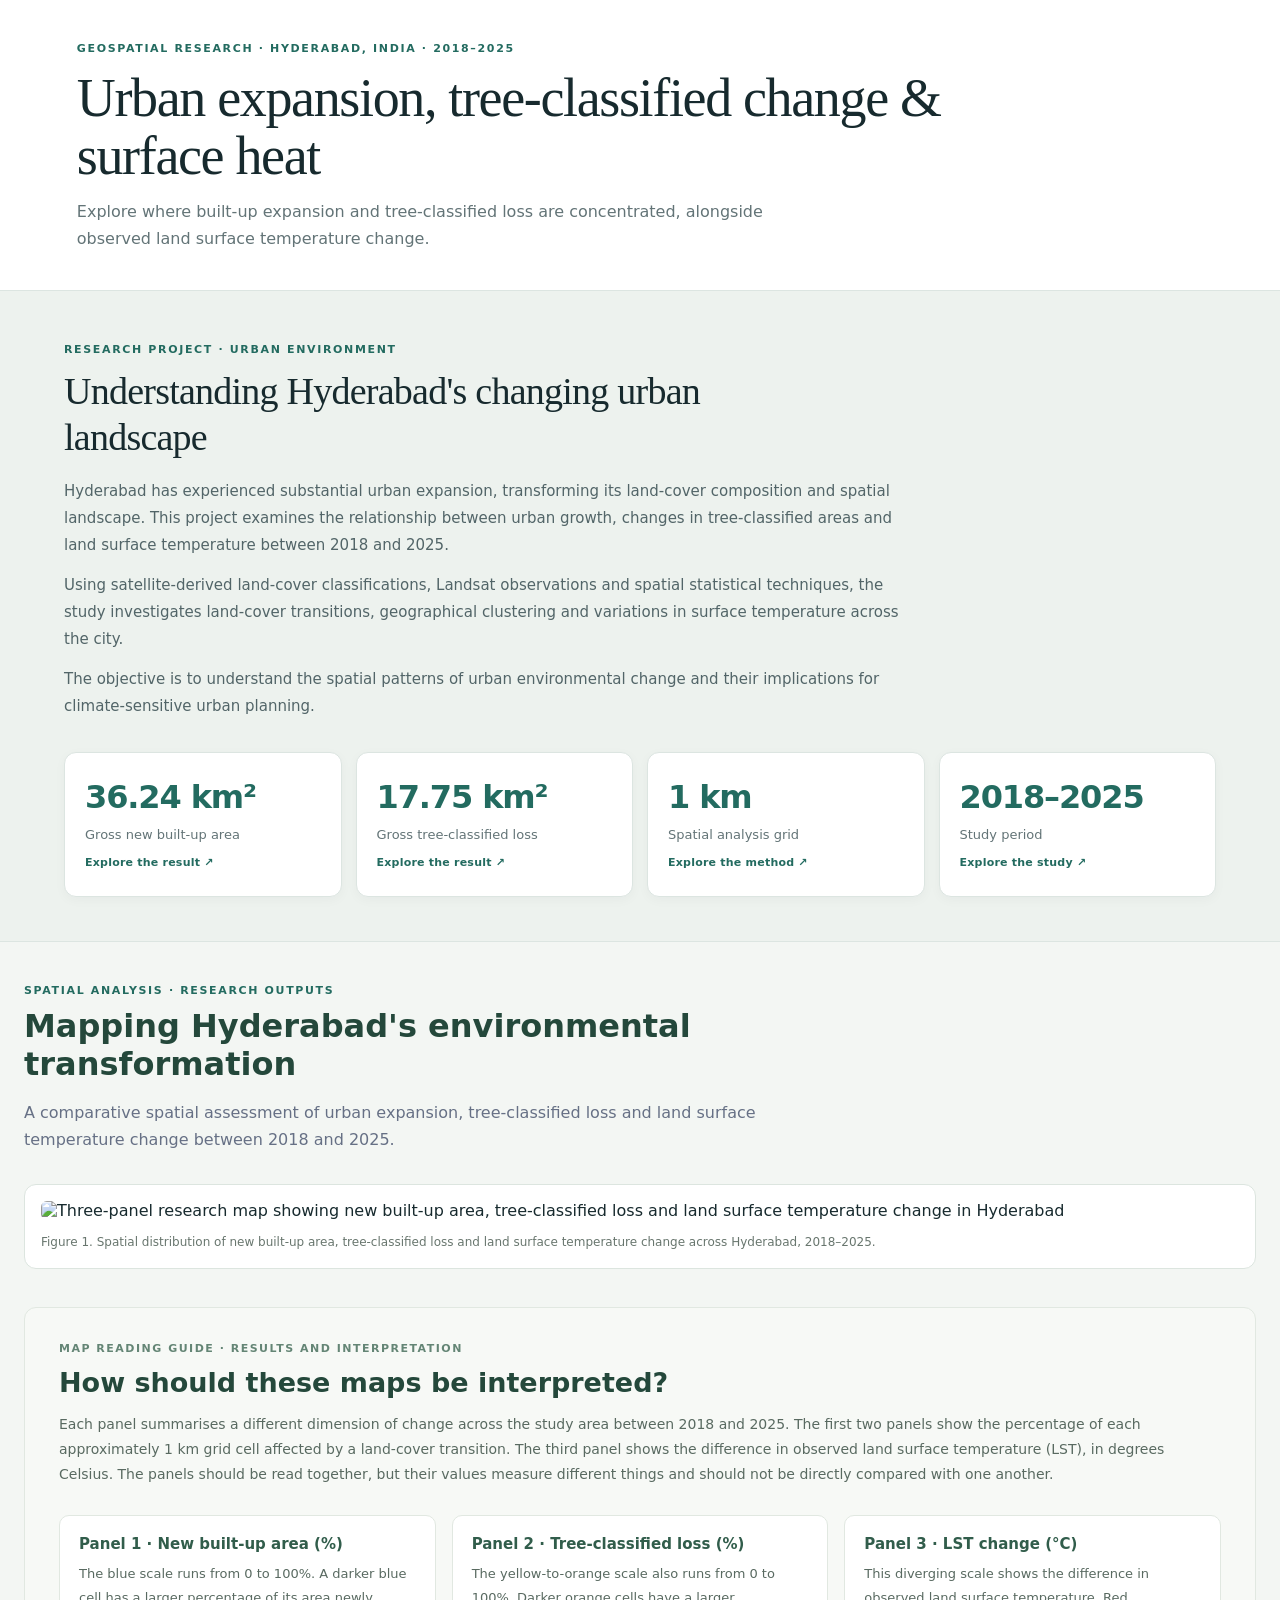
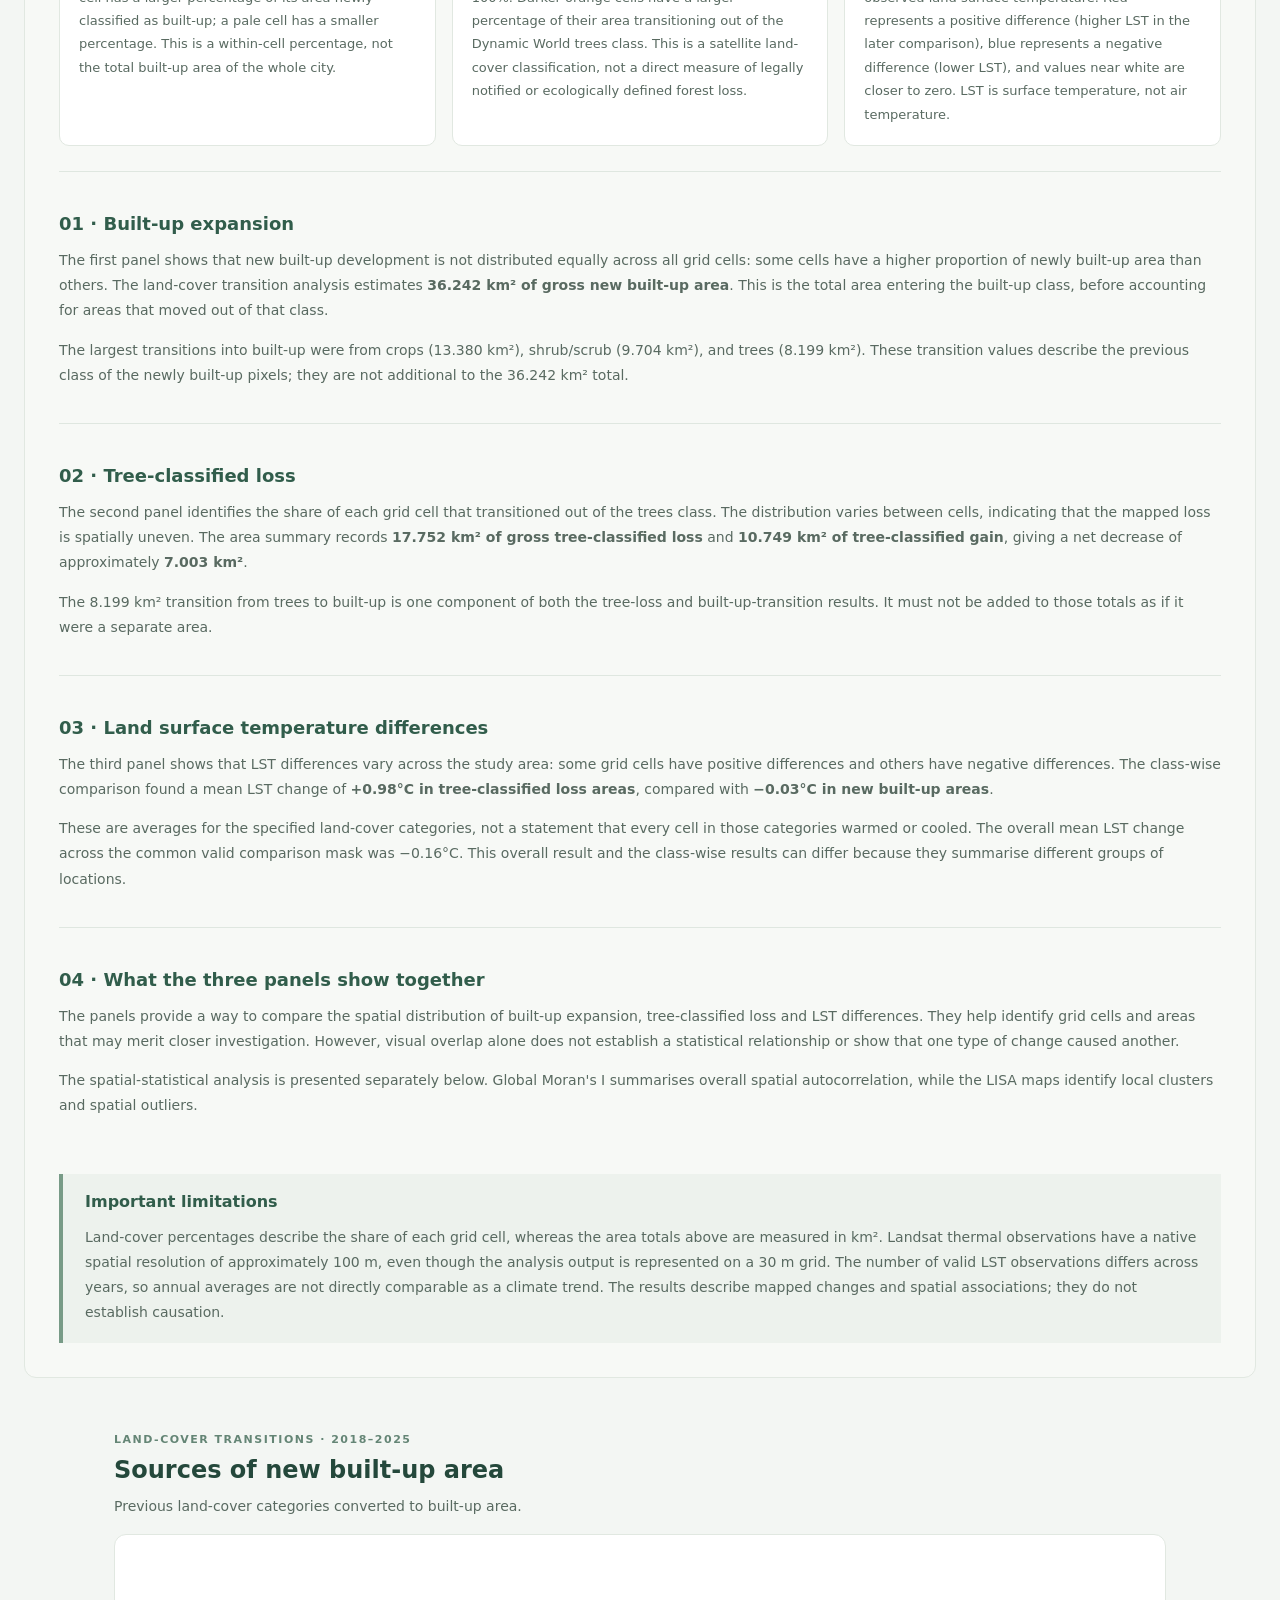
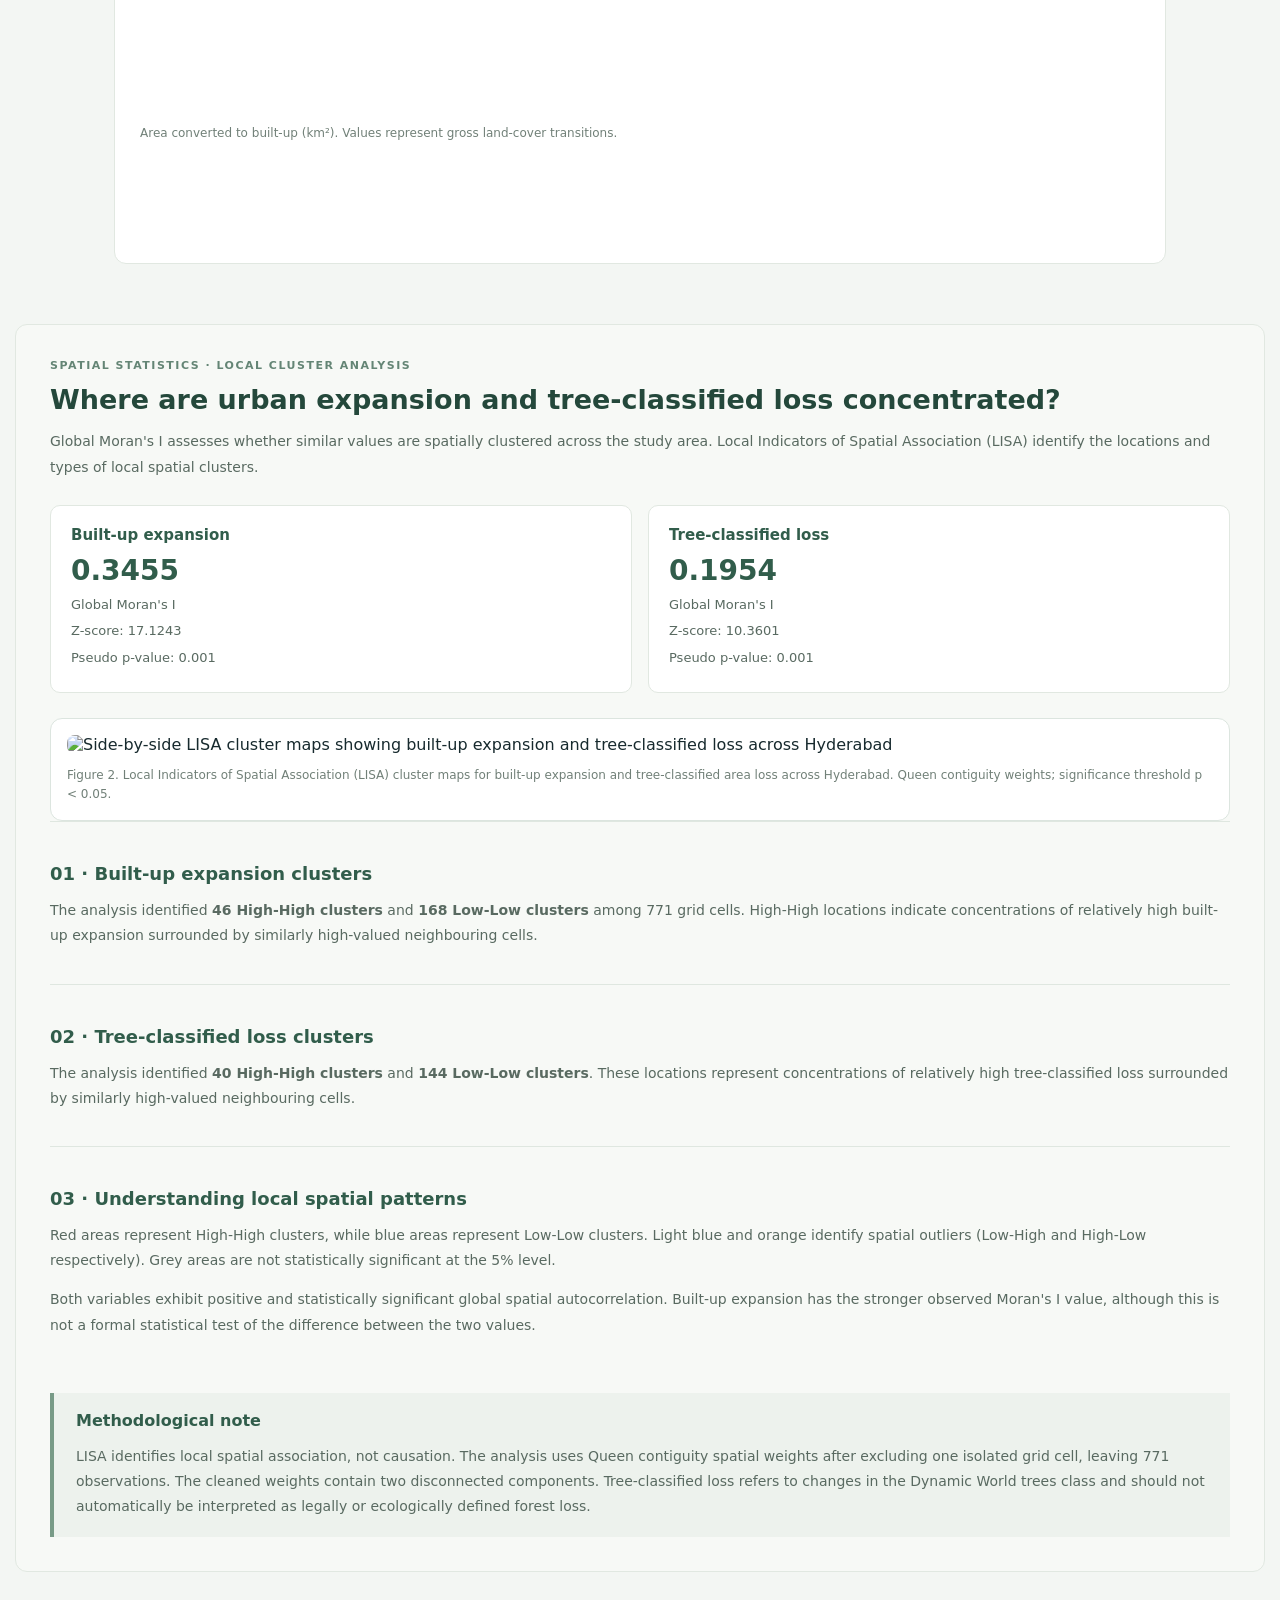
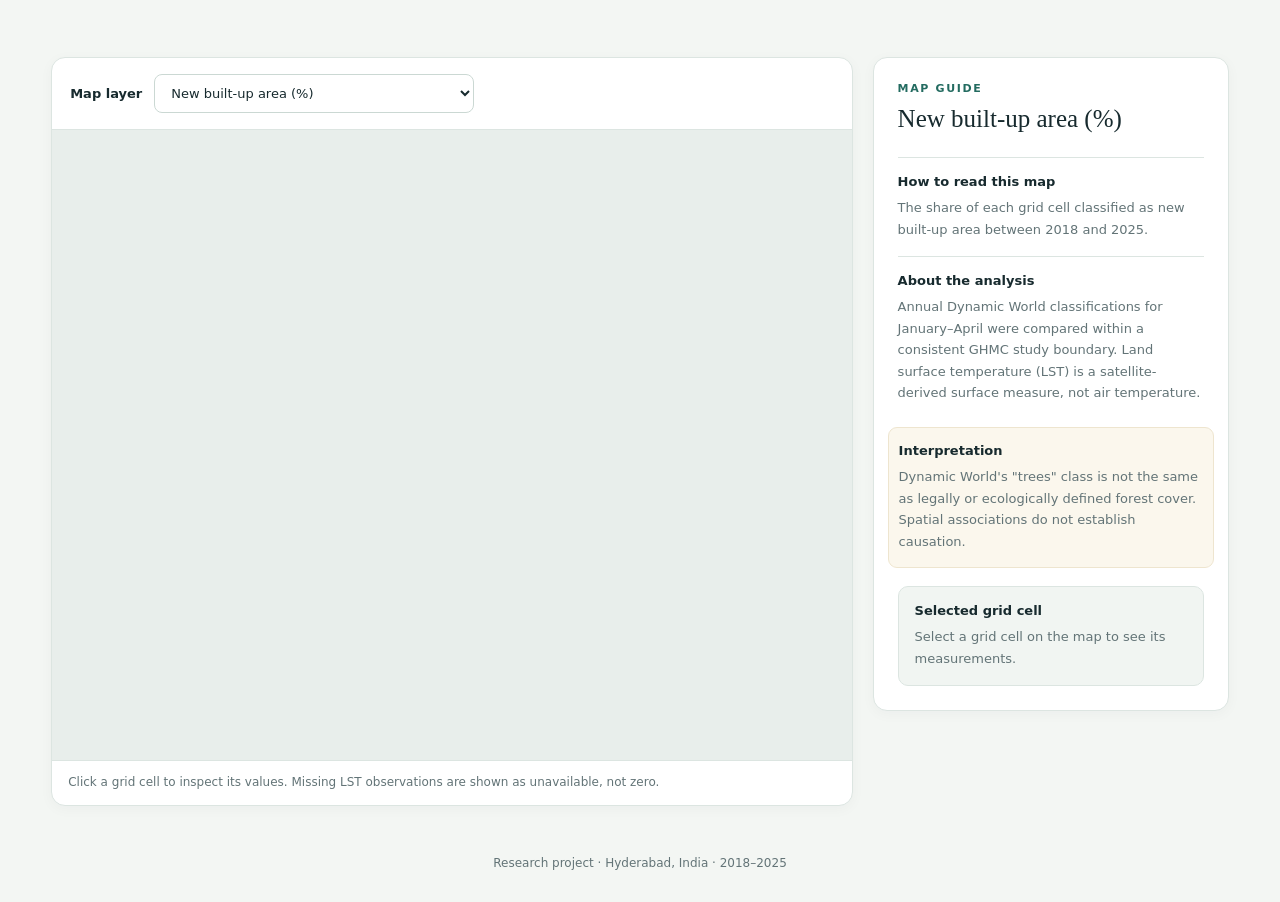
==== index.html @ 0cea9d7a "Update index.html" ====
<!doctype html>
<html lang="en">
<head>
  <meta charset="utf-8">
  <meta name="viewport" content="width=device-width, initial-scale=1">

  <title>Hyderabad | Urban Expansion, Tree-Classified Loss & Surface Heat</title>

  <link rel="stylesheet" href="https://unpkg.com/leaflet@1.9.4/dist/leaflet.css">
  <link rel="stylesheet" href="style.css">

  <style>
    .map-interpretation {
      max-width: 1250px;
      margin: 38px auto 55px;
      padding: 34px;
      background: #f7f9f6;
      border: 1px solid #e1e8e1;
      border-radius: 12px;
    }

    .map-interpretation .eyebrow {
      color: #648575;
      font-size: 11px;
      font-weight: 700;
      letter-spacing: 1.5px;
    }

    .map-interpretation h2 {
      color: #24483b;
      font-size: 27px;
      margin: 12px 0;
    }

    .map-interpretation p {
      color: #596a61;
      font-size: 14px;
      line-height: 1.8;
    }

    .interpretation-intro {
      margin-bottom: 28px;
    }

    .interpretation-item {
      padding: 23px 0;
      border-top: 1px solid #dfe7e0;
    }

    .interpretation-item h3 {
      color: #315d4b;
      font-size: 18px;
      margin-bottom: 10px;
    }

    .interpretation-item p {
      margin-bottom: 12px;
    }

    .map-caution {
      background: #edf2ed;
      border-left: 4px solid #789b87;
      padding: 18px 22px;
      margin-top: 20px;
    }

    .map-caution strong {
      color: #315d4b;
    }

    .map-caution p {
      margin-bottom: 0;
    }

    .map-legend-explanation {
      display: grid;
      grid-template-columns: repeat(auto-fit, minmax(220px, 1fr));
      gap: 16px;
      margin: 25px 0;
    }

    .legend-explanation-card {
      background: #fff;
      border: 1px solid #e1e8e1;
      border-radius: 10px;
      padding: 19px;
    }

    .legend-explanation-card h4 {
      color: #315d4b;
      font-size: 15px;
      margin: 0 0 9px;
    }

    .legend-explanation-card p {
      margin: 0;
      font-size: 13px;
    }

    .transition-section {
      max-width: 1100px;
      margin: 45px auto 60px;
      padding: 0 24px;
    }

    .transition-heading {
      margin-bottom: 20px;
    }

    .transition-heading .eyebrow {
      color: #648575;
      font-size: 11px;
      font-weight: 700;
      letter-spacing: 1.5px;
    }

    .transition-heading h2 {
      color: #24483b;
      margin: 10px 0;
    }

    .transition-heading p {
      color: #596a61;
      font-size: 14px;
    }

    .transition-chart-card {
      background: #fff;
      border: 1px solid #e1e8e1;
      border-radius: 12px;
      padding: 25px;
      height: 330px;
    }

    .transition-chart-card canvas {
      max-height: 260px;
    }

    .chart-caption {
      color: #718078;
      font-size: 12px;
      margin-top: 12px;
    }

    .lisa-section {
      max-width: 1250px;
      margin: 38px auto 55px;
      padding: 34px;
      background: #f7f9f6;
      border: 1px solid #e1e8e1;
      border-radius: 12px;
    }

    .lisa-section .eyebrow {
      color: #648575;
      font-size: 11px;
      font-weight: 700;
      letter-spacing: 1.5px;
    }

    .lisa-section h2 {
      color: #24483b;
      font-size: 27px;
      margin: 12px 0;
    }

    .lisa-section p {
      color: #596a61;
      font-size: 14px;
      line-height: 1.8;
    }

    .lisa-stat-grid {
      display: grid;
      grid-template-columns: repeat(auto-fit, minmax(220px, 1fr));
      gap: 16px;
      margin: 25px 0;
    }

    .lisa-stat-card {
      background: #fff;
      border: 1px solid #e1e8e1;
      border-radius: 10px;
      padding: 20px;
    }

    .lisa-stat-card h3 {
      color: #315d4b;
      font-size: 15px;
      margin: 0 0 10px;
    }

    .lisa-stat-card strong {
      display: block;
      color: #315d4b;
      font-size: 28px;
      margin-bottom: 6px;
    }

    .lisa-stat-card p {
      margin: 3px 0;
      font-size: 13px;
    }

    .lisa-figure img {
      display: block;
      width: 100%;
      height: auto;
      border-radius: 8px;
    }

    .lisa-figure figcaption {
      color: #718078;
      font-size: 12px;
      line-height: 1.6;
      margin-top: 12px;
    }

    @media(max-width: 600px) {
      .map-interpretation,
      .lisa-section {
        padding: 20px;
        margin: 25px 12px 40px;
      }

      .map-interpretation h2,
      .lisa-section h2 {
        font-size: 23px;
      }

      .interpretation-item h3 {
        font-size: 16px;
      }

      .transition-chart-card {
        padding: 15px;
      }
    }
  </style>
</head>

<body>

  <!-- HEADER -->

  <header class="site-header">
    <div class="eyebrow">
      GEOSPATIAL RESEARCH · HYDERABAD, INDIA · 2018–2025
    </div>

    <h1>Urban expansion, tree-classified change & surface heat</h1>

    <p>
      Explore where built-up expansion and tree-classified loss are concentrated,
      alongside observed land surface temperature change.
    </p>
  </header>


  <!-- PROJECT INTRODUCTION -->

  <section class="project-intro">
    <div class="intro-content">

      <div class="eyebrow">RESEARCH PROJECT · URBAN ENVIRONMENT</div>

      <h2>Understanding Hyderabad's changing urban landscape</h2>

      <p>
        Hyderabad has experienced substantial urban expansion,
        transforming its land-cover composition and spatial landscape.
        This project examines the relationship between urban growth,
        changes in tree-classified areas and land surface temperature
        between 2018 and 2025.
      </p>

      <p>
        Using satellite-derived land-cover classifications,
        Landsat observations and spatial statistical techniques,
        the study investigates land-cover transitions,
        geographical clustering and variations in surface temperature
        across the city.
      </p>

      <p>
        The objective is to understand the spatial patterns of
        urban environmental change and their implications for
        climate-sensitive urban planning.
      </p>
    </div>


    <!-- RESEARCH METRICS -->

    <div class="research-metrics">

      <button class="metric" type="button" data-metric="builtup">
        <strong>36.24 km²</strong>
        <span>Gross new built-up area</span>
        <small>Explore the result ↗</small>
      </button>

      <button class="metric" type="button" data-metric="trees">
        <strong>17.75 km²</strong>
        <span>Gross tree-classified loss</span>
        <small>Explore the result ↗</small>
      </button>

      <button class="metric" type="button" data-metric="grid">
        <strong>1 km</strong>
        <span>Spatial analysis grid</span>
        <small>Explore the method ↗</small>
      </button>

      <button class="metric" type="button" data-metric="period">
        <strong>2018–2025</strong>
        <span>Study period</span>
        <small>Explore the study ↗</small>
      </button>

    </div>


    <!-- METRIC DETAIL PANEL -->

    <div id="metric-detail" class="metric-detail" hidden>
      <button id="close-metric" type="button" aria-label="Close details">
        ×
      </button>

      <div id="metric-detail-content"></div>
    </div>

  </section>


  <!-- RESEARCH MAP -->

  <section class="research-gallery">

    <div class="section-heading">
      <div class="eyebrow">
        SPATIAL ANALYSIS · RESEARCH OUTPUTS
      </div>

      <h2>Mapping Hyderabad's environmental transformation</h2>

      <p>
        A comparative spatial assessment of urban expansion,
        tree-classified loss and land surface temperature change
        between 2018 and 2025.
      </p>
    </div>


    <figure class="research-figure">
      <img
        src="https://raw.githubusercontent.com/kanchisinghal-git/hyderabad-urban-expansion-heat/main/Hyderabad_Final_Research_Maps.png"
        alt="Three-panel research map showing new built-up area, tree-classified loss and land surface temperature change in Hyderabad"
        loading="eager"
        decoding="async"
        style="display:block; width:100%; height:auto; max-width:100%;"
      >

      <figcaption>
        Figure 1. Spatial distribution of new built-up area,
        tree-classified loss and land surface temperature change
        across Hyderabad, 2018–2025.
      </figcaption>
    </figure>


    <!-- WRITTEN MAP INTERPRETATION -->

    <div class="map-interpretation">

      <div class="eyebrow">
        MAP READING GUIDE · RESULTS AND INTERPRETATION
      </div>

      <h2>How should these maps be interpreted?</h2>

      <p class="interpretation-intro">
        Each panel summarises a different dimension of change across the study
        area between 2018 and 2025. The first two panels show the percentage
        of each approximately 1 km grid cell affected by a land-cover
        transition. The third panel shows the difference in observed land
        surface temperature (LST), in degrees Celsius. The panels should be
        read together, but their values measure different things and should
        not be directly compared with one another.
      </p>


      <div class="map-legend-explanation">

        <div class="legend-explanation-card">
          <h4>Panel 1 · New built-up area (%)</h4>
          <p>
            The blue scale runs from 0 to 100%. A darker blue cell has a
            larger percentage of its area newly classified as built-up;
            a pale cell has a smaller percentage. This is a within-cell
            percentage, not the total built-up area of the whole city.
          </p>
        </div>

        <div class="legend-explanation-card">
          <h4>Panel 2 · Tree-classified loss (%)</h4>
          <p>
            The yellow-to-orange scale also runs from 0 to 100%. Darker
            orange cells have a larger percentage of their area transitioning
            out of the Dynamic World trees class. This is a satellite
            land-cover classification, not a direct measure of legally
            notified or ecologically defined forest loss.
          </p>
        </div>

        <div class="legend-explanation-card">
          <h4>Panel 3 · LST change (°C)</h4>
          <p>
            This diverging scale shows the difference in observed land
            surface temperature. Red represents a positive difference
            (higher LST in the later comparison), blue represents a
            negative difference (lower LST), and values near white are
            closer to zero. LST is surface temperature, not air temperature.
          </p>
        </div>

      </div>


      <div class="interpretation-item">
        <h3>01 · Built-up expansion</h3>

        <p>
          The first panel shows that new built-up development is not
          distributed equally across all grid cells: some cells have a
          higher proportion of newly built-up area than others. The
          land-cover transition analysis estimates <strong>36.242 km²
          of gross new built-up area</strong>. This is the total area
          entering the built-up class, before accounting for areas that
          moved out of that class.
        </p>

        <p>
          The largest transitions into built-up were from crops
          (13.380 km²), shrub/scrub (9.704 km²), and trees (8.199 km²).
          These transition values describe the previous class of the
          newly built-up pixels; they are not additional to the
          36.242 km² total.
        </p>
      </div>


      <div class="interpretation-item">
        <h3>02 · Tree-classified loss</h3>

        <p>
          The second panel identifies the share of each grid cell that
          transitioned out of the trees class. The distribution varies
          between cells, indicating that the mapped loss is spatially
          uneven. The area summary records <strong>17.752 km² of gross
          tree-classified loss</strong> and <strong>10.749 km² of
          tree-classified gain</strong>, giving a net decrease of
          approximately <strong>7.003 km²</strong>.
        </p>

        <p>
          The 8.199 km² transition from trees to built-up is one component
          of both the tree-loss and built-up-transition results. It must
          not be added to those totals as if it were a separate area.
        </p>
      </div>


      <div class="interpretation-item">
        <h3>03 · Land surface temperature differences</h3>

        <p>
          The third panel shows that LST differences vary across the
          study area: some grid cells have positive differences and
          others have negative differences. The class-wise comparison
          found a mean LST change of <strong>+0.98°C in
          tree-classified loss areas</strong>, compared with
          <strong>−0.03°C in new built-up areas</strong>.
        </p>

        <p>
          These are averages for the specified land-cover categories,
          not a statement that every cell in those categories warmed
          or cooled. The overall mean LST change across the common
          valid comparison mask was −0.16°C. This overall result and
          the class-wise results can differ because they summarise
          different groups of locations.
        </p>
      </div>


      <div class="interpretation-item">
        <h3>04 · What the three panels show together</h3>

        <p>
          The panels provide a way to compare the spatial distribution
          of built-up expansion, tree-classified loss and LST differences.
          They help identify grid cells and areas that may merit closer
          investigation. However, visual overlap alone does not establish
          a statistical relationship or show that one type of change
          caused another.
        </p>

        <p>
          The spatial-statistical analysis is presented separately below.
          Global Moran's I summarises overall spatial autocorrelation,
          while the LISA maps identify local clusters and spatial outliers.
        </p>
      </div>


      <div class="map-caution">
        <strong>Important limitations</strong>

        <p>
          Land-cover percentages describe the share of each grid cell,
          whereas the area totals above are measured in km². Landsat
          thermal observations have a native spatial resolution of
          approximately 100 m, even though the analysis output is
          represented on a 30 m grid. The number of valid LST
          observations differs across years, so annual averages are
          not directly comparable as a climate trend. The results
          describe mapped changes and spatial associations; they do
          not establish causation.
        </p>
      </div>

    </div>

  </section>


  <!-- ONLY RETAINED CHART: SOURCES OF NEW BUILT-UP AREA -->

  <section class="transition-section">

    <div class="transition-heading">
      <div class="eyebrow">LAND-COVER TRANSITIONS · 2018–2025</div>

      <h2>Sources of new built-up area</h2>

      <p>
        Previous land-cover categories converted to built-up area.
      </p>
    </div>

    <div class="transition-chart-card">
      <canvas id="transitionChart"></canvas>

      <p class="chart-caption">
        Area converted to built-up (km²). Values represent gross
        land-cover transitions.
      </p>
    </div>

  </section>


  <!-- CHART.JS: SINGLE HORIZONTAL BAR CHART -->

  <script src="https://cdn.jsdelivr.net/npm/chart.js"></script>

  <script>
    document.addEventListener("DOMContentLoaded", function () {

      const chartCanvas = document.getElementById("transitionChart");

      if (chartCanvas) {
        new Chart(chartCanvas, {
          type: "bar",

          data: {
            labels: [
              "Cropland",
              "Shrub / scrub",
              "Trees",
              "Bare ground",
              "Water"
            ],

            datasets: [{
              label: "Area (km²)",

              data: [13.380, 9.704, 8.199, 3.609, 1.297],

              backgroundColor: [
                "#668875",
                "#b7a16c",
                "#438a78",
                "#b5a18a",
                "#7099b5"
              ],

              borderRadius: 4,
              barThickness: 17
            }]
          },

          options: {
            indexAxis: "y",
            responsive: true,
            maintainAspectRatio: false,

            plugins: {
              legend: {
                display: false
              },

              tooltip: {
                callbacks: {
                  label: function(context) {
                    return context.raw.toFixed(3) + " km²";
                  }
                }
              }
            },

            scales: {
              x: {
                beginAtZero: true,

                grid: {
                  color: "#edf0ed"
                },

                title: {
                  display: true,
                  text: "Area (km²)"
                },

                ticks: {
                  font: {
                    size: 11
                  }
                }
              },

              y: {
                grid: {
                  display: false
                },

                ticks: {
                  font: {
                    size: 12
                  }
                }
              }
            }
          }
        });
      }

    });
  </script>


  <!-- LISA SPATIAL CLUSTER ANALYSIS -->

  <section class="lisa-section">

    <div class="eyebrow">
      SPATIAL STATISTICS · LOCAL CLUSTER ANALYSIS
    </div>

    <h2>Where are urban expansion and tree-classified loss concentrated?</h2>

    <p>
      Global Moran's I assesses whether similar values are spatially
      clustered across the study area. Local Indicators of Spatial
      Association (LISA) identify the locations and types of local
      spatial clusters.
    </p>


    <!-- GLOBAL MORAN'S I: TEXT FINDINGS, NOT A CHART -->

    <div class="lisa-stat-grid">

      <div class="lisa-stat-card">
        <h3>Built-up expansion</h3>

        <strong>0.3455</strong>

        <p>Global Moran's I</p>
        <p>Z-score: 17.1243</p>
        <p>Pseudo p-value: 0.001</p>
      </div>

      <div class="lisa-stat-card">
        <h3>Tree-classified loss</h3>

        <strong>0.1954</strong>

        <p>Global Moran's I</p>
        <p>Z-score: 10.3601</p>
        <p>Pseudo p-value: 0.001</p>
      </div>

    </div>


    <!-- LISA MAP FIGURE -->

    <figure class="research-figure lisa-figure">

      <img
        src="https://raw.githubusercontent.com/kanchisinghal-git/hyderabad-urban-expansion-heat/main/Hyderabad_LISA_Cluster_Maps.png"
        alt="Side-by-side LISA cluster maps showing built-up expansion and tree-classified loss across Hyderabad"
        loading="lazy"
        decoding="async"
      >

      <figcaption>
        Figure 2. Local Indicators of Spatial Association (LISA)
        cluster maps for built-up expansion and tree-classified
        area loss across Hyderabad. Queen contiguity weights;
        significance threshold p &lt; 0.05.
      </figcaption>

    </figure>


    <div class="interpretation-item">
      <h3>01 · Built-up expansion clusters</h3>

      <p>
        The analysis identified <strong>46 High-High clusters</strong>
        and <strong>168 Low-Low clusters</strong> among 771 grid cells.
        High-High locations indicate concentrations of relatively high
        built-up expansion surrounded by similarly high-valued
        neighbouring cells.
      </p>
    </div>


    <div class="interpretation-item">
      <h3>02 · Tree-classified loss clusters</h3>

      <p>
        The analysis identified <strong>40 High-High clusters</strong>
        and <strong>144 Low-Low clusters</strong>. These locations
        represent concentrations of relatively high tree-classified
        loss surrounded by similarly high-valued neighbouring cells.
      </p>
    </div>


    <div class="interpretation-item">
      <h3>03 · Understanding local spatial patterns</h3>

      <p>
        Red areas represent High-High clusters, while blue areas
        represent Low-Low clusters. Light blue and orange identify
        spatial outliers (Low-High and High-Low respectively).
        Grey areas are not statistically significant at the 5% level.
      </p>

      <p>
        Both variables exhibit positive and statistically significant
        global spatial autocorrelation. Built-up expansion has the
        stronger observed Moran's I value, although this is not a formal
        statistical test of the difference between the two values.
      </p>
    </div>


    <div class="map-caution">
      <strong>Methodological note</strong>

      <p>
        LISA identifies local spatial association, not causation.
        The analysis uses Queen contiguity spatial weights after
        excluding one isolated grid cell, leaving 771 observations.
        The cleaned weights contain two disconnected components.
        Tree-classified loss refers to changes in the Dynamic World
        trees class and should not automatically be interpreted as
        legally or ecologically defined forest loss.
      </p>
    </div>

  </section>


  <!-- INTERACTIVE MAP -->

  <main class="layout">

    <section class="map-panel" aria-label="Interactive map">

      <div class="map-toolbar">

        <label for="layer-select">Map layer</label>

        <select id="layer-select">

          <option value="built">New built-up area (%)</option>

          <option value="trees">Tree-classified loss (%)</option>

          <option value="lst">Land surface temperature change (°C)</option>

        </select>

      </div>


      <div id="map"></div>


      <div class="map-footer">
        Click a grid cell to inspect its values.
        Missing LST observations are shown as unavailable, not zero.
      </div>

    </section>


    <!-- MAP GUIDE -->

    <aside class="side-panel">

      <div class="panel-kicker">MAP GUIDE</div>

      <h2 id="legend-title">New built-up area (%)</h2>

      <div id="legend" class="legend"></div>


      <div class="note">

        <h3>How to read this map</h3>

        <p id="layer-description">
          The share of each grid cell classified as new built-up area
          between 2018 and 2025.
        </p>

      </div>


      <div class="note">

        <h3>About the analysis</h3>

        <p>
          Annual Dynamic World classifications for January–April were
          compared within a consistent GHMC study boundary.
          Land surface temperature (LST) is a satellite-derived
          surface measure, not air temperature.
        </p>

      </div>


      <div class="note caution">

        <h3>Interpretation</h3>

        <p>
          Dynamic World's "trees" class is not the same as legally
          or ecologically defined forest cover.
          Spatial associations do not establish causation.
        </p>

      </div>


      <div class="cell-card" id="cell-card">

        <h3>Selected grid cell</h3>

        <p class="muted">
          Select a grid cell on the map to see its measurements.
        </p>

      </div>

    </aside>

  </main>


  <!-- FOOTER -->

  <footer>
    Research project · Hyderabad, India · 2018–2025
  </footer>


  <!-- JAVASCRIPT LIBRARIES -->

  <script src="https://unpkg.com/leaflet@1.9.4/dist/leaflet.js"></script>

  <script src="script.js"></script>


  <!-- INTERACTIVE METRIC DETAILS -->

  <script>

    const metricDetails = {

      builtup: {

        title: "Gross new built-up area",

        html: `
          <p>
            Between 2018 and 2025, approximately
            <strong>36.24 km²</strong> of land was newly
            classified as built-up in the study area.
          </p>

          <ul>
            <li>Gross inflow into the built-up class: 36.242 km².</li>
            <li>Built-up area outflow: approximately 9.225 km².</li>
            <li>Net built-up increase: approximately 27.019 km².</li>
            <li>Crops-to-built transition: 13.380 km².</li>
            <li>Shrub/scrub-to-built transition: 9.704 km².</li>
            <li>Trees-to-built transition: 8.199 km².</li>
          </ul>

          <p>
            These figures distinguish gross land-cover transitions
            from the net change in built-up area.
          </p>
        `
      },


      trees: {

        title: "Gross tree-classified loss",

        html: `
          <p>
            Approximately <strong>17.75 km²</strong> of area
            classified as trees in the earlier observation was
            no longer classified as trees in the later observation.
          </p>

          <ul>
            <li>Gross tree-classified loss: 17.752 km².</li>
            <li>Tree-classified gain: 10.749 km².</li>
            <li>Net decrease: approximately 7.003 km².</li>
            <li>Trees-to-built transition: 8.199 km².</li>
          </ul>

          <p>
            Dynamic World's trees class is a satellite
            land-cover classification. It should not automatically
            be interpreted as legally or ecologically defined forest loss.
          </p>
        `
      },


      grid: {

        title: "Spatial analysis grid",

        html: `
          <p>
            The study uses an approximately
            <strong>1 km spatial grid</strong> to examine
            the geographical distribution of land-cover
            and temperature changes.
          </p>

          <ul>
            <li>Grid cells provide a consistent spatial unit for comparison.</li>
            <li>Each cell contains measurements of built-up gain,
                tree-classified loss and LST change.</li>
            <li>Spatial statistical methods help identify clustering
                and local concentrations of change.</li>
          </ul>

          <p>
            The interactive map allows individual grid-cell
            measurements to be inspected.
          </p>
        `
      },


      period: {

        title: "Study period: 2018–2025",

        html: `
          <p>
            The research compares satellite-derived observations
            from <strong>2018 to 2025</strong> to investigate
            changes in Hyderabad's urban landscape.
          </p>

          <ul>
            <li>Land-cover comparisons use January–April observations.</li>
            <li>Land surface temperature is derived from Landsat observations.</li>
            <li>Spatial analysis examines the distribution and clustering
                of changes across the study area.</li>
          </ul>

          <p>
            The number of valid temperature observations differs
            between years. Therefore, annual LST values should be
            interpreted cautiously and not treated as a long-term
            climate trend.
          </p>
        `
      }

    };


    /* OPEN METRIC DETAILS */

    document.querySelectorAll(".metric[data-metric]").forEach(card => {

      card.addEventListener("click", () => {

        const detail = metricDetails[card.dataset.metric];

        if (!detail) return;

        const panel = document.getElementById("metric-detail");

        document.getElementById("metric-detail-content").innerHTML =
          `<h3>${detail.title}</h3>${detail.html}`;

        panel.hidden = false;

        panel.scrollIntoView({
          behavior: "smooth",
          block: "nearest"
        });

      });

    });


    /* CLOSE METRIC DETAILS */

    document.getElementById("close-metric").addEventListener("click", () => {

      document.getElementById("metric-detail").hidden = true;

    });

  </script>

</body>
</html>
---- style.css ----
/* -----------------------------------------
   HYDERABAD GEOSPATIAL RESEARCH DASHBOARD
   ----------------------------------------- */

* {
  box-sizing: border-box;
}

:root {
  color-scheme: light;
  --ink: #172a2e;
  --muted: #637477;
  --line: #dce5e1;
  --paper: #f3f6f3;
  --white: #ffffff;
  --accent: #236b60;
  --accent-light: #e6f0eb;
  --warm: #b66b43;
}

body {
  margin: 0;
  font-family: Inter, ui-sans-serif, system-ui, -apple-system,
    BlinkMacSystemFont, "Segoe UI", sans-serif;
  color: var(--ink);
  background: var(--paper);
}

/* Main project heading */

.site-header {
  padding: 42px clamp(22px, 6vw, 90px) 38px;
  background: #ffffff;
  border-bottom: 1px solid var(--line);
}

.eyebrow,
.panel-kicker {
  font-size: 11px;
  letter-spacing: 0.15em;
  font-weight: 800;
  color: var(--accent);
  text-transform: uppercase;
}

h1 {
  max-width: 1000px;
  margin: 14px 0 12px;
  font-family: Georgia, "Times New Roman", serif;
  font-size: clamp(32px, 4.5vw, 54px);
  line-height: 1.08;
  font-weight: 500;
  letter-spacing: -0.025em;
}

.site-header p {
  max-width: 760px;
  margin: 0;
  color: var(--muted);
  font-size: 16px;
  line-height: 1.7;
}

/* Project introduction */

.project-intro {
  max-width: 1600px;
  margin: 0 auto;
  padding: 52px clamp(22px, 5vw, 72px) 44px;
  background: #edf2ee;
  border-bottom: 1px solid var(--line);
}

.intro-content {
  max-width: 900px;
  margin-bottom: 32px;
}

.project-intro .eyebrow {
  margin-bottom: 13px;
}

.intro-content h2 {
  margin: 0 0 18px;
  max-width: 780px;
  font-family: Georgia, "Times New Roman", serif;
  font-size: clamp(27px, 3vw, 38px);
  line-height: 1.2;
  font-weight: 500;
  letter-spacing: -0.02em;
}

.intro-content p {
  max-width: 850px;
  margin: 0 0 13px;
  color: #526568;
  font-size: 15px;
  line-height: 1.8;
}

/* Research metric cards */

.research-metrics {
  display: grid;
  grid-template-columns: repeat(4, minmax(0, 1fr));
  gap: 14px;
  max-width: 1250px;
}

.metric {
  min-height: 145px;
  padding: 22px 20px;
  background: var(--white);
  border: 1px solid var(--line);
  border-radius: 12px;
  box-shadow: 0 3px 12px rgba(23, 42, 46, 0.035);
  display: flex;
  flex-direction: column;
  justify-content: center;
  transition: transform 180ms ease, box-shadow 180ms ease;
}

.metric:hover {
  transform: translateY(-3px);
  box-shadow: 0 9px 22px rgba(23, 42, 46, 0.08);
}

.metric strong {
  display: block;
  margin-bottom: 9px;
  color: var(--accent);
  font-size: clamp(25px, 2.5vw, 34px);
  line-height: 1.1;
  font-weight: 750;
  font-variant-numeric: tabular-nums;
  letter-spacing: -0.035em;
}

.metric span {
  color: var(--muted);
  font-size: 13px;
  line-height: 1.5;
}

/* Interactive map and information panel */

.layout {
  display: grid;
  grid-template-columns: minmax(0, 1.8fr) minmax(280px, 0.8fr);
  gap: 20px;
  padding: 30px clamp(18px, 4vw, 60px);
  max-width: 1600px;
  margin: 0 auto;
  align-items: start;
}

.map-panel,
.side-panel {
  background: var(--white);
  border: 1px solid var(--line);
  border-radius: 14px;
  overflow: hidden;
  box-shadow: 0 3px 14px rgba(23, 42, 46, 0.035);
}

.map-toolbar {
  display: flex;
  align-items: center;
  flex-wrap: wrap;
  gap: 12px;
  padding: 16px 18px;
  border-bottom: 1px solid var(--line);
}

.map-toolbar label {
  font-size: 13px;
  font-weight: 750;
}

select {
  border: 1px solid #cbd8d3;
  border-radius: 8px;
  padding: 10px 34px 10px 12px;
  background: white;
  color: var(--ink);
  font: inherit;
  font-size: 13px;
}

#map {
  width: 100%;
  height: min(70vh, 690px);
  min-height: 440px;
  background: #e8eeeb;
}

.map-footer {
  padding: 12px 16px;
  font-size: 12px;
  color: var(--muted);
  line-height: 1.6;
  border-top: 1px solid var(--line);
}

.side-panel {
  padding: 24px;
}

.side-panel h2 {
  font: 500 25px Georgia, "Times New Roman", serif;
  margin: 10px 0 20px;
}

.legend {
  margin: 0 0 24px;
}

.legend-bar {
  height: 12px;
  border-radius: 20px;
  margin: 10px 0 5px;
}

.legend-labels {
  display: flex;
  justify-content: space-between;
  color: var(--muted);
  font-size: 11px;
}

.note {
  padding: 16px 0;
  border-top: 1px solid var(--line);
}

.note h3,
.cell-card h3 {
  font-size: 13px;
  margin: 0 0 8px;
}

.note p,
.cell-card p {
  margin: 0;
  font-size: 13px;
  color: var(--muted);
  line-height: 1.65;
}

.caution {
  background: #fbf7ed;
  margin: 8px -10px 0;
  padding: 15px 10px;
  border-radius: 9px;
  border: 1px solid #eee5cf;
}

.cell-card {
  margin-top: 18px;
  padding: 16px;
  background: #f1f5f2;
  border: 1px solid var(--line);
  border-radius: 10px;
}

.cell-card dl {
  display: grid;
  grid-template-columns: 1fr auto;
  gap: 9px 12px;
  margin: 12px 0 0;
  font-size: 12px;
}

.cell-card dt {
  color: var(--muted);
}

.cell-card dd {
  margin: 0;
  font-weight: 750;
  font-variant-numeric: tabular-nums;
}

.muted {
  color: var(--muted);
}

/* Footer */

footer {
  padding: 20px 30px 32px;
  text-align: center;
  color: var(--muted);
  font-size: 12px;
}

/* Responsive layout */

@media (max-width: 1050px) {
  .research-metrics {
    grid-template-columns: repeat(2, minmax(0, 1fr));
  }

  .layout {
    grid-template-columns: 1fr;
  }
}

@media (max-width: 600px) {
  .site-header {
    padding-top: 30px;
    padding-bottom: 28px;
  }

  .project-intro {
    padding-top: 34px;
    padding-bottom: 32px;
  }

  .research-metrics {
    grid-template-columns: 1fr 1fr;
    gap: 10px;
  }

  .metric {
    min-height: 125px;
    padding: 15px;
  }

  .layout {
    padding: 18px 12px;
  }

  #map {
    min-height: 360px;
    height: 55vh;
  }

  .side-panel {
    padding: 18px;
  }
}

/* =====================================
   INTERACTIVE RESEARCH METRIC CARDS
===================================== */

.metric {
  width: 100%;
  text-align: left;
  font: inherit;
  color: var(--ink);
  cursor: pointer;
  appearance: none;
  -webkit-appearance: none;
}

.metric small {
  display: block;
  margin-top: 12px;
  color: var(--accent);
  font-size: 11px;
  font-weight: 700;
  letter-spacing: 0.02em;
}

.metric:hover {
  transform: translateY(-3px);
  box-shadow: 0 8px 22px rgba(30, 55, 45, 0.10);
}

.metric:focus-visible {
  outline: 3px solid #9bbdb3;
  outline-offset: 3px;
}

/* Detail panel */

.metric-detail {
  position: relative;
  max-width: 1250px;
  margin: 20px 0 0;
  padding: 26px 55px 26px 26px;
  background: #ffffff;
  border: 1px solid #dce5df;
  border-left: 4px solid #477d69;
  border-radius: 12px;
  box-shadow: 0 5px 18px rgba(30, 55, 45, 0.06);
}

.metric-detail[hidden] {
  display: none;
}

.metric-detail h3 {
  margin: 0 0 14px;
  color: #24483b;
  font-size: 19px;
}

.metric-detail p {
  line-height: 1.7;
  color: #52635b;
  font-size: 14px;
}

.metric-detail ul {
  padding-left: 21px;
  line-height: 1.9;
  color: #52635b;
  font-size: 14px;
}

#close-metric {
  position: absolute;
  top: 12px;
  right: 16px;
  border: none;
  background: transparent;
  color: #52635b;
  font-size: 25px;
  cursor: pointer;
}

#close-metric:hover {
  color: #24483b;
}

/* RESEARCH MAP GALLERY */

.research-gallery {
  max-width: 1450px;
  margin: 42px auto;
  padding: 0 24px;
}

.section-heading {
  margin-bottom: 22px;
}

.section-heading h2 {
  color: #24483b;
  font-size: 26px;
  margin: 10px 0;
}

.section-heading p {
  color: #63736b;
  line-height: 1.7;
  max-width: 780px;
}

.research-figure {
  margin: 0;
  padding: 16px;
  background: #fff;
  border: 1px solid #dce5df;
  border-radius: 12px;
}

.research-figure img {
  display: block;
  width: 100%;
  height: auto;
  border-radius: 6px;
}

.research-figure figcaption {
  margin-top: 13px;
  color: #68766e;
  font-size: 12px;
  line-height: 1.6;
}

@media (max-width: 700px) {
  .research-gallery {
    padding: 0 14px;
  }

  .section-heading h2 {
    font-size: 21px;
  }

  .research-figure {
    padding: 8px;
  }
}

/* RESULTS DASHBOARD */

.results-dashboard {
  max-width: 1200px;
  margin: 65px auto;
  padding: 25px;
}

.section-heading {
  max-width: 780px;
  margin-bottom: 30px;
}

.section-heading h2 {
  font-size: 2rem;
  margin: 10px 0;
}

.section-heading p {
  color: #667085;
  line-height: 1.7;
}

.results-grid {
  display: grid;
  grid-template-columns: repeat(2, minmax(0, 1fr));
  gap: 22px;
}

.chart-card {
  background: #ffffff;
  border: 1px solid #e5e7eb;
  border-radius: 12px;
  padding: 22px;
  min-width: 0;
}

.chart-card h3 {
  font-size: 1.05rem;
  margin-bottom: 9px;
}

.chart-card p {
  color: #667085;
  font-size: 0.9rem;
  line-height: 1.6;
  min-height: 44px;
}

.chart-card canvas {
  width: 100% !important;
  max-height: 300px;
  margin: 18px 0;
}

.chart-card small {
  color: #667085;
  display: block;
  margin-top: 10px;
}

.chart-card-wide {
  grid-column: 1 / -1;
}

.statistical-note {
  background: #f5f7f8;
  border-left: 4px solid #477c9c;
  padding: 22px;
  margin-top: 25px;
  border-radius: 5px;
}

.statistical-note p {
  color: #475467;
  line-height: 1.7;
}

@media (max-width: 700px) {
  .results-grid {
    grid-template-columns: 1fr;
  }

  .chart-card-wide {
    grid-column: auto;
  }

  .results-dashboard {
    padding: 15px;
  }
}
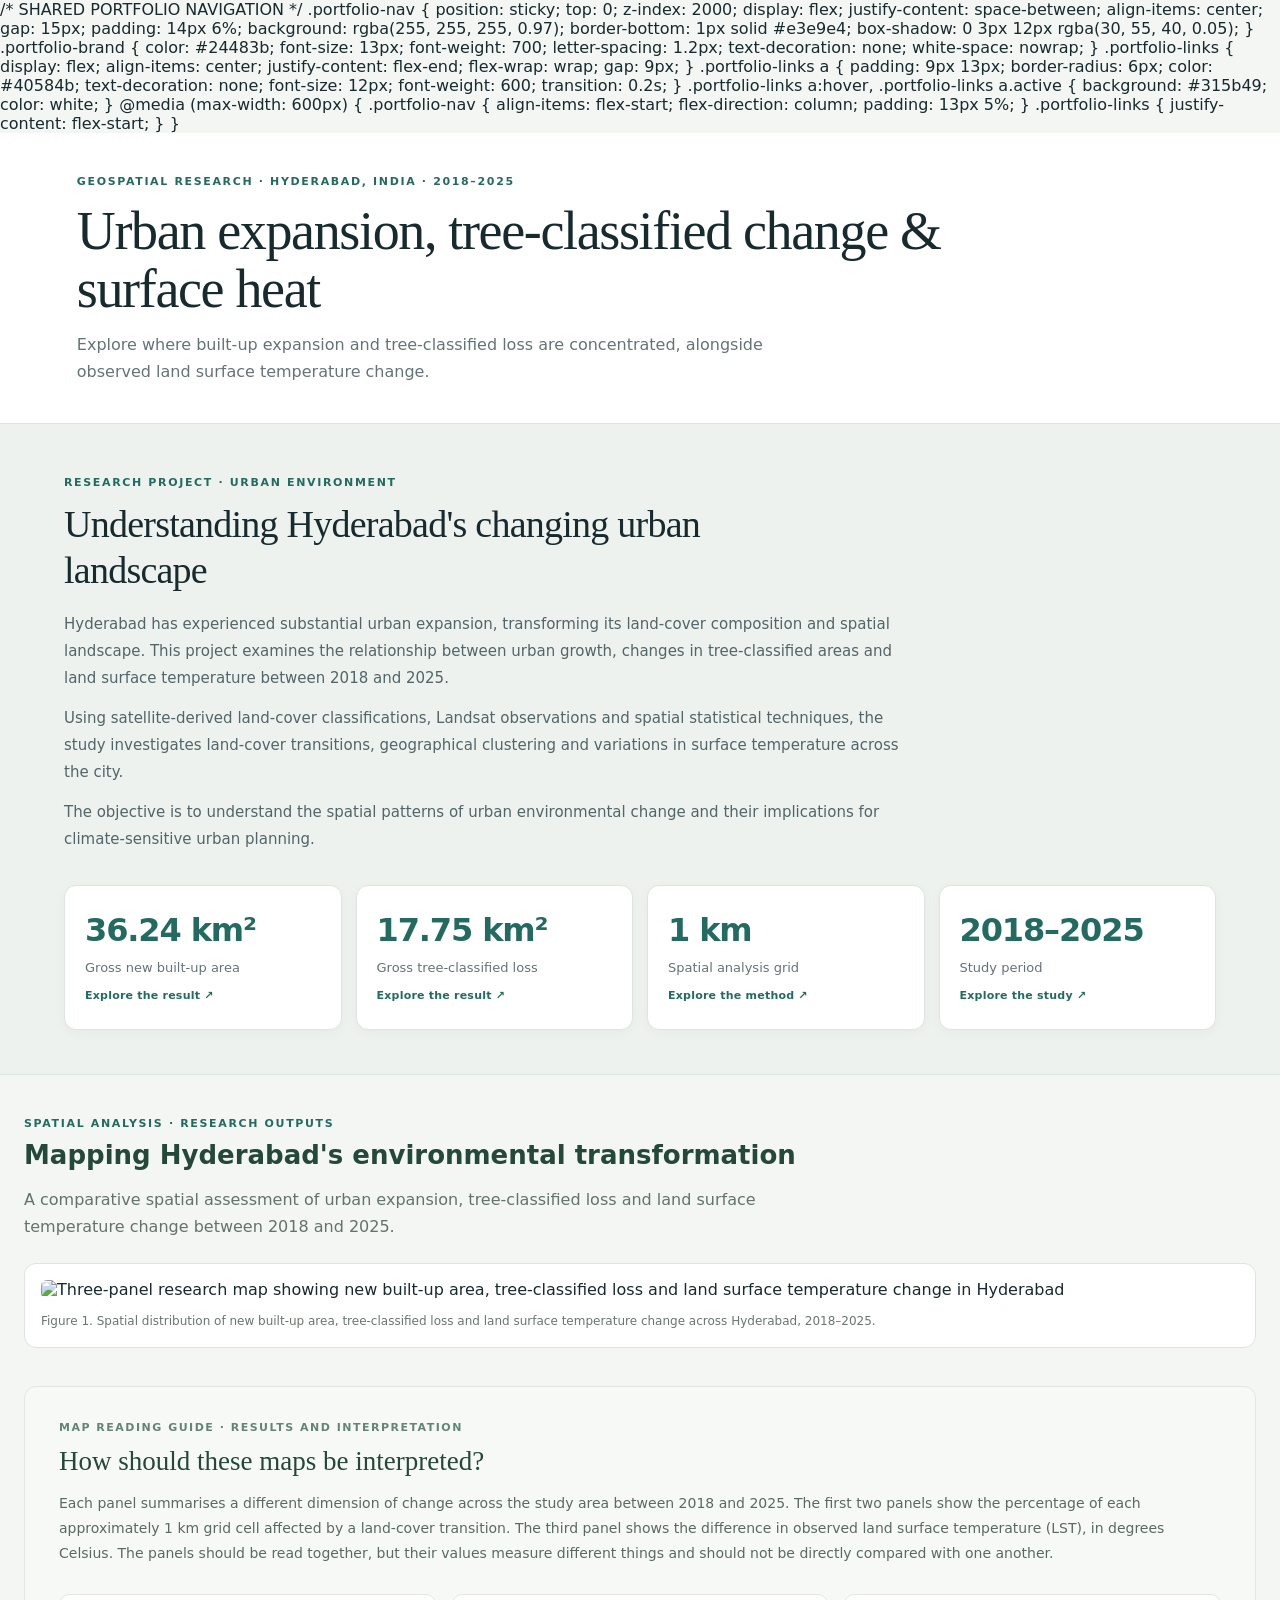
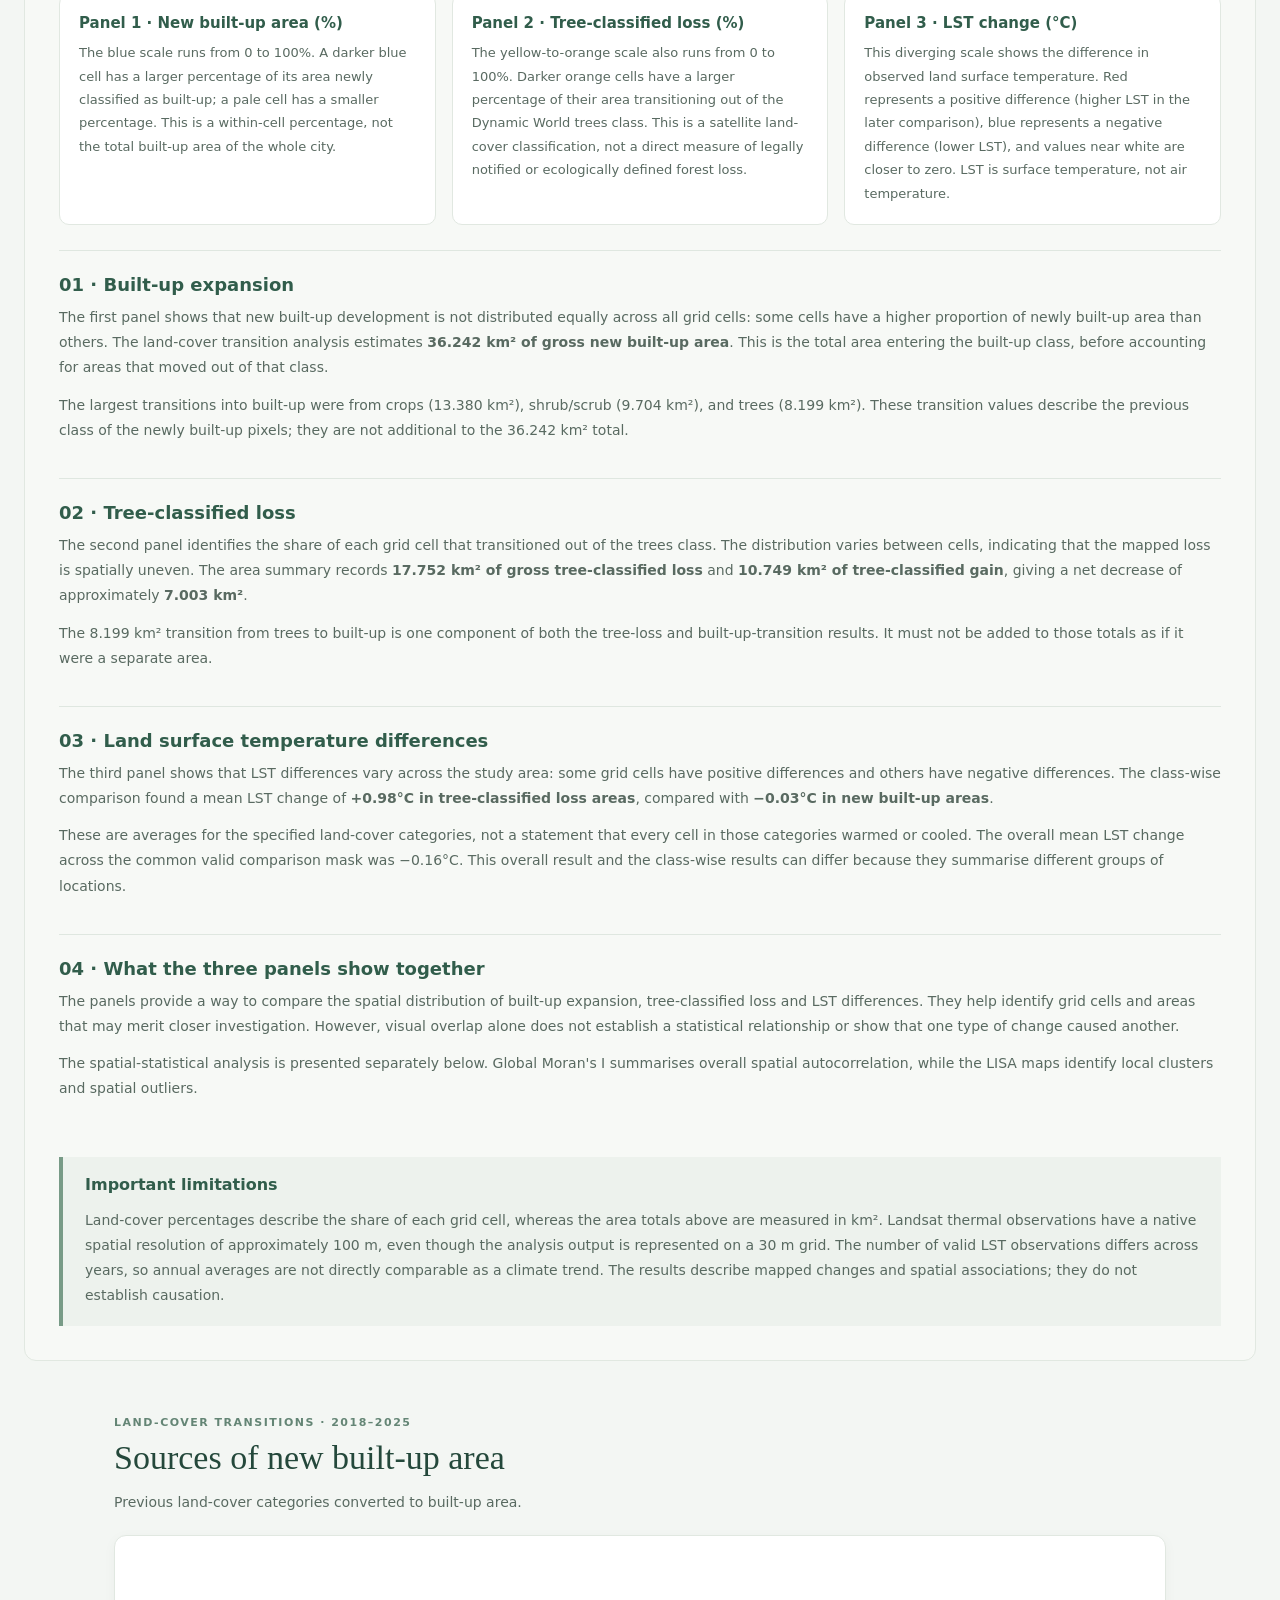
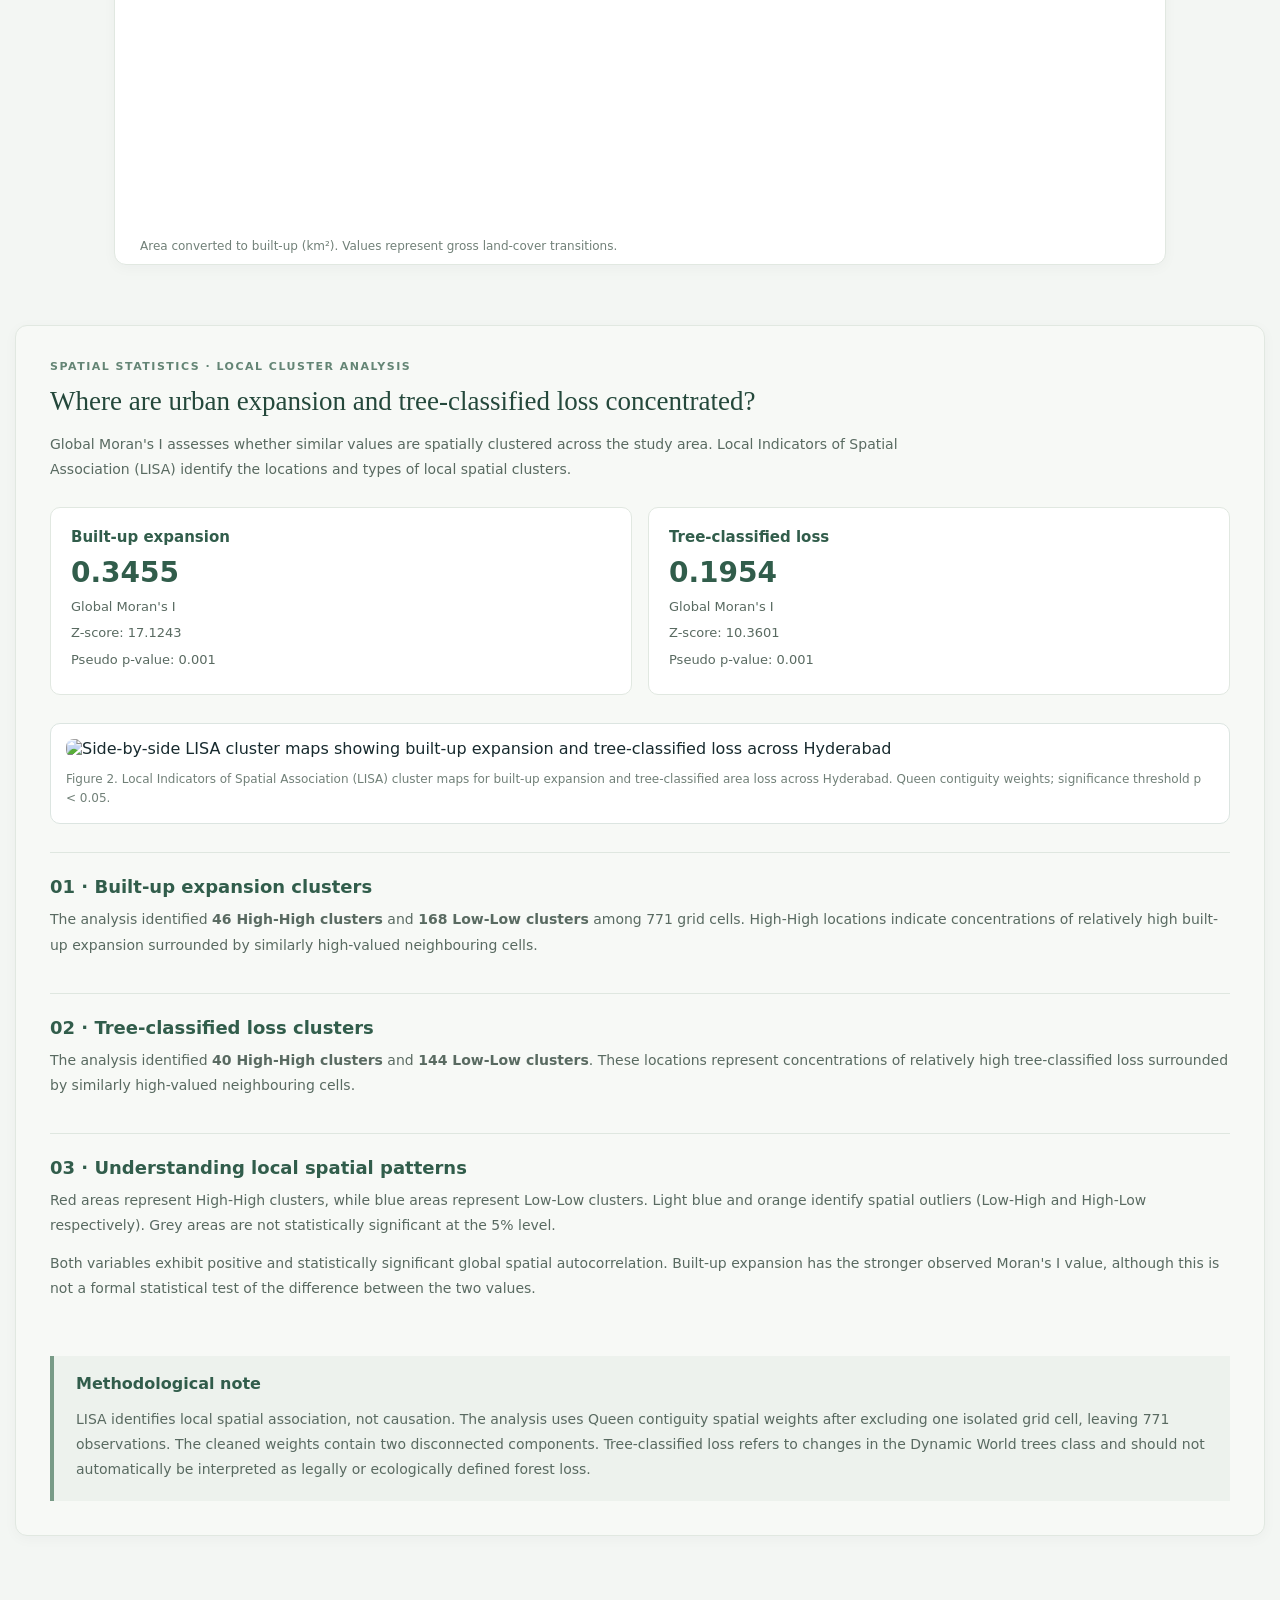
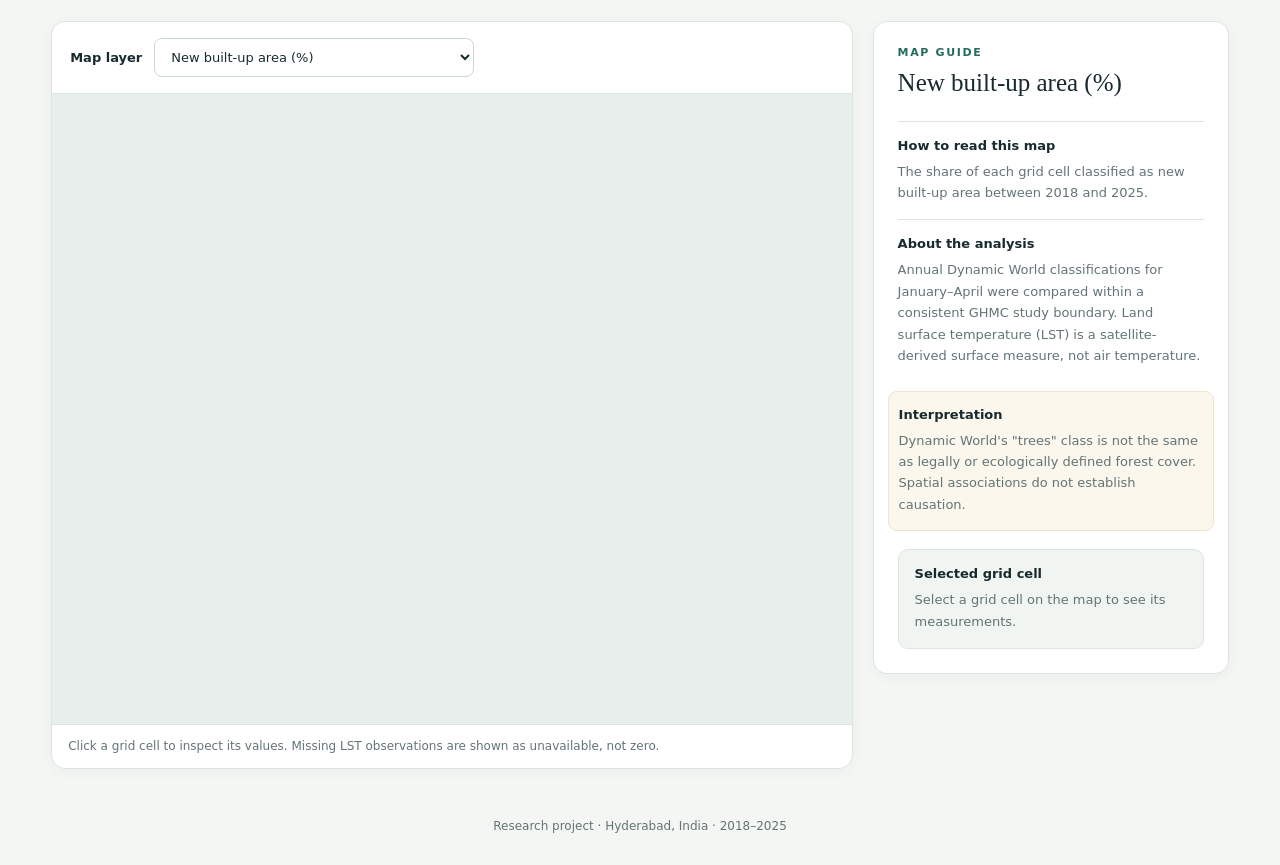
==== commit 03e5e882: "Update index.html" ====
--- a/index.html
+++ b/index.html
@@ -9,7 +9,65 @@
 
   <link rel="stylesheet" href="https://unpkg.com/leaflet@1.9.4/dist/leaflet.css">
   <link rel="stylesheet" href="style.css">
-
+/* SHARED PORTFOLIO NAVIGATION */
+.portfolio-nav {
+  position: sticky;
+  top: 0;
+  z-index: 2000;
+  display: flex;
+  justify-content: space-between;
+  align-items: center;
+  gap: 15px;
+  padding: 14px 6%;
+  background: rgba(255, 255, 255, 0.97);
+  border-bottom: 1px solid #e3e9e4;
+  box-shadow: 0 3px 12px rgba(30, 55, 40, 0.05);
+}
+
+.portfolio-brand {
+  color: #24483b;
+  font-size: 13px;
+  font-weight: 700;
+  letter-spacing: 1.2px;
+  text-decoration: none;
+  white-space: nowrap;
+}
+
+.portfolio-links {
+  display: flex;
+  align-items: center;
+  justify-content: flex-end;
+  flex-wrap: wrap;
+  gap: 9px;
+}
+
+.portfolio-links a {
+  padding: 9px 13px;
+  border-radius: 6px;
+  color: #40584b;
+  text-decoration: none;
+  font-size: 12px;
+  font-weight: 600;
+  transition: 0.2s;
+}
+
+.portfolio-links a:hover,
+.portfolio-links a.active {
+  background: #315b49;
+  color: white;
+}
+
+@media (max-width: 600px) {
+  .portfolio-nav {
+    align-items: flex-start;
+    flex-direction: column;
+    padding: 13px 5%;
+  }
+
+  .portfolio-links {
+    justify-content: flex-start;
+  }
+}
   <style>
     .map-interpretation {
       max-width: 1250px;
--- a/style.css
+++ b/style.css
@@ -487,94 +487,298 @@
   }
 }
 
-/* RESULTS DASHBOARD */
-
-.results-dashboard {
-  max-width: 1200px;
-  margin: 65px auto;
+
+/* =========================================
+   REVISED RESEARCH RESULTS SECTION
+   ========================================= */
+
+/* Hide the old multi-chart dashboard */
+.results-dashboard,
+.results-grid,
+.chart-card,
+.statistical-note {
+  display: none !important;
+}
+
+/* Land-cover transition chart */
+
+.transition-section {
+  max-width: 1100px;
+  margin: 55px auto;
+  padding: 0 24px;
+}
+
+.transition-heading {
+  margin-bottom: 22px;
+}
+
+.transition-heading .eyebrow {
+  color: var(--accent);
+  font-size: 11px;
+  font-weight: 800;
+  letter-spacing: 0.15em;
+}
+
+.transition-heading h2 {
+  color: var(--ink);
+  font: 500 clamp(25px, 3vw, 34px) Georgia, "Times New Roman", serif;
+  margin: 12px 0;
+}
+
+.transition-heading p {
+  color: var(--muted);
+  font-size: 14px;
+  line-height: 1.7;
+}
+
+.transition-chart-card {
+  background: var(--white);
+  border: 1px solid var(--line);
+  border-radius: 12px;
   padding: 25px;
-}
-
-.section-heading {
-  max-width: 780px;
-  margin-bottom: 30px;
-}
-
-.section-heading h2 {
-  font-size: 2rem;
-  margin: 10px 0;
-}
-
-.section-heading p {
-  color: #667085;
-  line-height: 1.7;
-}
-
-.results-grid {
+  height: 350px;
+  box-shadow: 0 3px 14px rgba(23, 42, 46, 0.035);
+}
+
+.transition-chart-card canvas {
+  width: 100% !important;
+  height: 270px !important;
+}
+
+.chart-caption {
+  color: var(--muted);
+  font-size: 12px;
+  line-height: 1.6;
+  margin-top: 12px;
+}
+
+
+/* =========================================
+   LISA SPATIAL CLUSTER ANALYSIS
+   ========================================= */
+
+.lisa-section {
+  max-width: 1250px;
+  margin: 55px auto;
+  padding: 35px;
+  background: #ffffff;
+  border: 1px solid var(--line);
+  border-radius: 14px;
+  box-shadow: 0 3px 14px rgba(23, 42, 46, 0.035);
+}
+
+.lisa-section .eyebrow {
+  color: var(--accent);
+  font-size: 11px;
+  font-weight: 800;
+  letter-spacing: 0.15em;
+}
+
+.lisa-section h2 {
+  color: var(--ink);
+  font: 500 clamp(25px, 3vw, 34px) Georgia, "Times New Roman", serif;
+  line-height: 1.2;
+  margin: 13px 0;
+}
+
+.lisa-section > p {
+  max-width: 850px;
+  color: var(--muted);
+  font-size: 14px;
+  line-height: 1.8;
+}
+
+
+/* Moran's I result cards */
+
+.lisa-stat-grid {
   display: grid;
   grid-template-columns: repeat(2, minmax(0, 1fr));
-  gap: 22px;
-}
-
-.chart-card {
+  gap: 16px;
+  margin: 28px 0;
+}
+
+.lisa-stat-card {
+  padding: 23px;
+  background: #f3f6f3;
+  border: 1px solid var(--line);
+  border-radius: 10px;
+}
+
+.lisa-stat-card h3 {
+  color: var(--accent);
+  font-size: 14px;
+  margin: 0 0 13px;
+}
+
+.lisa-stat-card strong {
+  display: block;
+  color: var(--accent);
+  font-size: 32px;
+  font-weight: 750;
+  margin-bottom: 10px;
+  font-variant-numeric: tabular-nums;
+}
+
+.lisa-stat-card p {
+  color: var(--muted);
+  font-size: 13px;
+  line-height: 1.7;
+  margin: 3px 0;
+}
+
+
+/* LISA map and figure presentation */
+
+.lisa-figure {
+  margin: 28px 0;
+  padding: 15px;
   background: #ffffff;
-  border: 1px solid #e5e7eb;
+  border: 1px solid var(--line);
+  border-radius: 10px;
+}
+
+.lisa-figure img {
+  display: block;
+  width: 100%;
+  height: auto;
+  border-radius: 6px;
+}
+
+.lisa-figure figcaption {
+  margin-top: 13px;
+  color: var(--muted);
+  font-size: 12px;
+  line-height: 1.7;
+}
+
+
+/* Written interpretation */
+
+.interpretation-item {
+  padding: 23px 0;
+  border-top: 1px solid var(--line);
+}
+
+.interpretation-item h3 {
+  color: var(--accent);
+  font-size: 17px;
+  margin: 0 0 12px;
+}
+
+.interpretation-item p {
+  color: var(--muted);
+  font-size: 14px;
+  line-height: 1.8;
+  margin: 0 0 12px;
+}
+
+
+/* Map interpretation panel */
+
+.map-interpretation {
+  max-width: 1250px;
+  margin: 38px auto 55px;
+  padding: 34px;
+  background: #f7f9f6;
+  border: 1px solid var(--line);
   border-radius: 12px;
-  padding: 22px;
-  min-width: 0;
-}
-
-.chart-card h3 {
-  font-size: 1.05rem;
-  margin-bottom: 9px;
-}
-
-.chart-card p {
-  color: #667085;
-  font-size: 0.9rem;
-  line-height: 1.6;
-  min-height: 44px;
-}
-
-.chart-card canvas {
-  width: 100% !important;
-  max-height: 300px;
-  margin: 18px 0;
-}
-
-.chart-card small {
-  color: #667085;
-  display: block;
-  margin-top: 10px;
-}
-
-.chart-card-wide {
-  grid-column: 1 / -1;
-}
-
-.statistical-note {
-  background: #f5f7f8;
-  border-left: 4px solid #477c9c;
-  padding: 22px;
-  margin-top: 25px;
-  border-radius: 5px;
-}
-
-.statistical-note p {
-  color: #475467;
-  line-height: 1.7;
-}
-
-@media (max-width: 700px) {
-  .results-grid {
+}
+
+.map-interpretation .eyebrow {
+  color: var(--accent);
+  font-size: 11px;
+  font-weight: 800;
+  letter-spacing: 0.15em;
+}
+
+.map-interpretation h2 {
+  color: var(--ink);
+  font: 500 clamp(25px, 3vw, 34px) Georgia, "Times New Roman", serif;
+  margin: 12px 0;
+}
+
+.map-interpretation p {
+  color: var(--muted);
+  font-size: 14px;
+  line-height: 1.8;
+}
+
+.map-legend-explanation {
+  display: grid;
+  grid-template-columns: repeat(3, minmax(0, 1fr));
+  gap: 15px;
+  margin: 25px 0;
+}
+
+.legend-explanation-card {
+  background: #ffffff;
+  border: 1px solid var(--line);
+  border-radius: 10px;
+  padding: 19px;
+}
+
+.legend-explanation-card h4 {
+  color: var(--accent);
+  font-size: 14px;
+  margin: 0 0 10px;
+}
+
+.legend-explanation-card p {
+  font-size: 13px;
+  margin: 0;
+}
+
+.map-caution {
+  background: #edf2ee;
+  border-left: 4px solid var(--accent);
+  padding: 18px 22px;
+  margin-top: 20px;
+}
+
+.map-caution strong {
+  color: var(--accent);
+}
+
+.map-caution p {
+  margin-bottom: 0;
+}
+
+
+/* Responsive adjustments */
+
+@media (max-width: 800px) {
+  .map-legend-explanation {
     grid-template-columns: 1fr;
   }
 
-  .chart-card-wide {
-    grid-column: auto;
-  }
-
-  .results-dashboard {
-    padding: 15px;
-  }
-}
+  .lisa-section,
+  .map-interpretation {
+    margin: 30px 14px;
+    padding: 22px;
+  }
+}
+
+@media (max-width: 600px) {
+  .lisa-stat-grid {
+    grid-template-columns: 1fr;
+  }
+
+  .transition-section {
+    padding: 0 14px;
+    margin: 35px auto;
+  }
+
+  .transition-chart-card {
+    padding: 14px;
+    height: 320px;
+  }
+
+  .transition-chart-card canvas {
+    height: 245px !important;
+  }
+
+  .lisa-figure {
+    padding: 8px;
+  }
+}
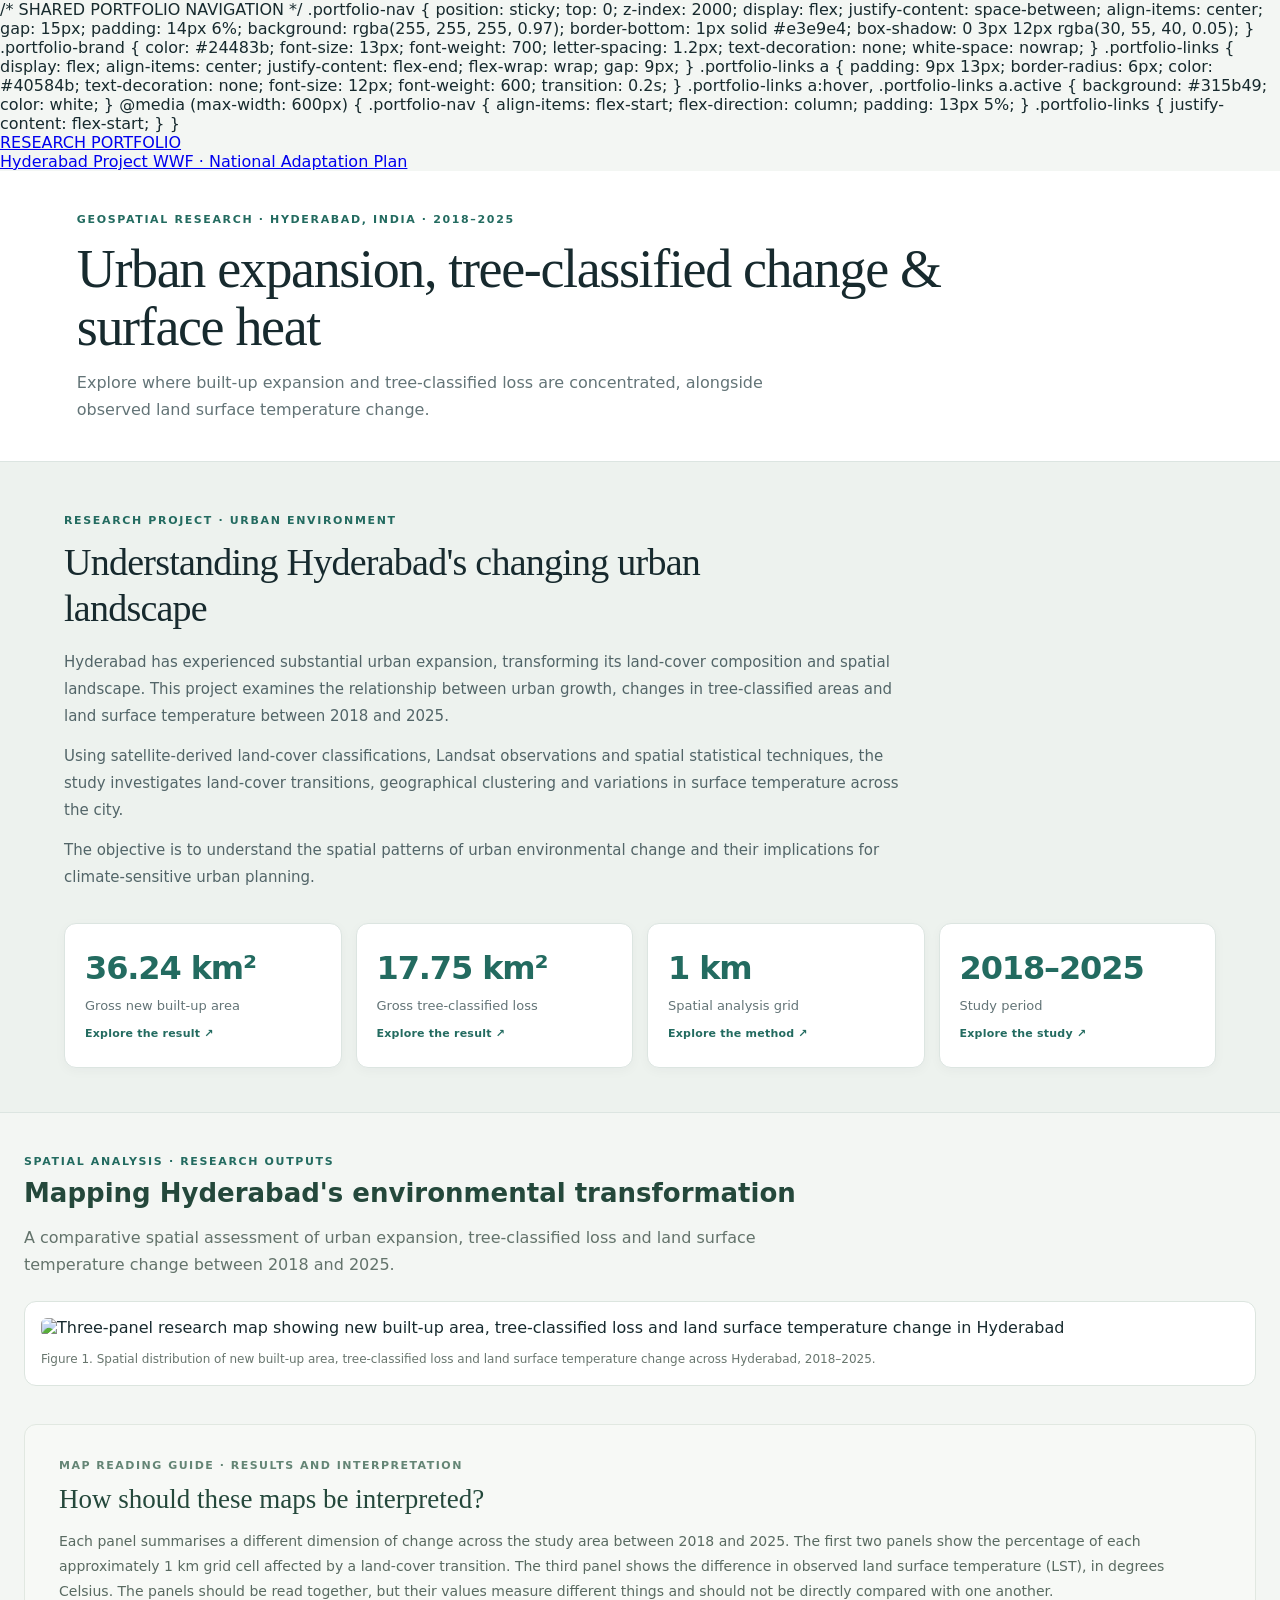
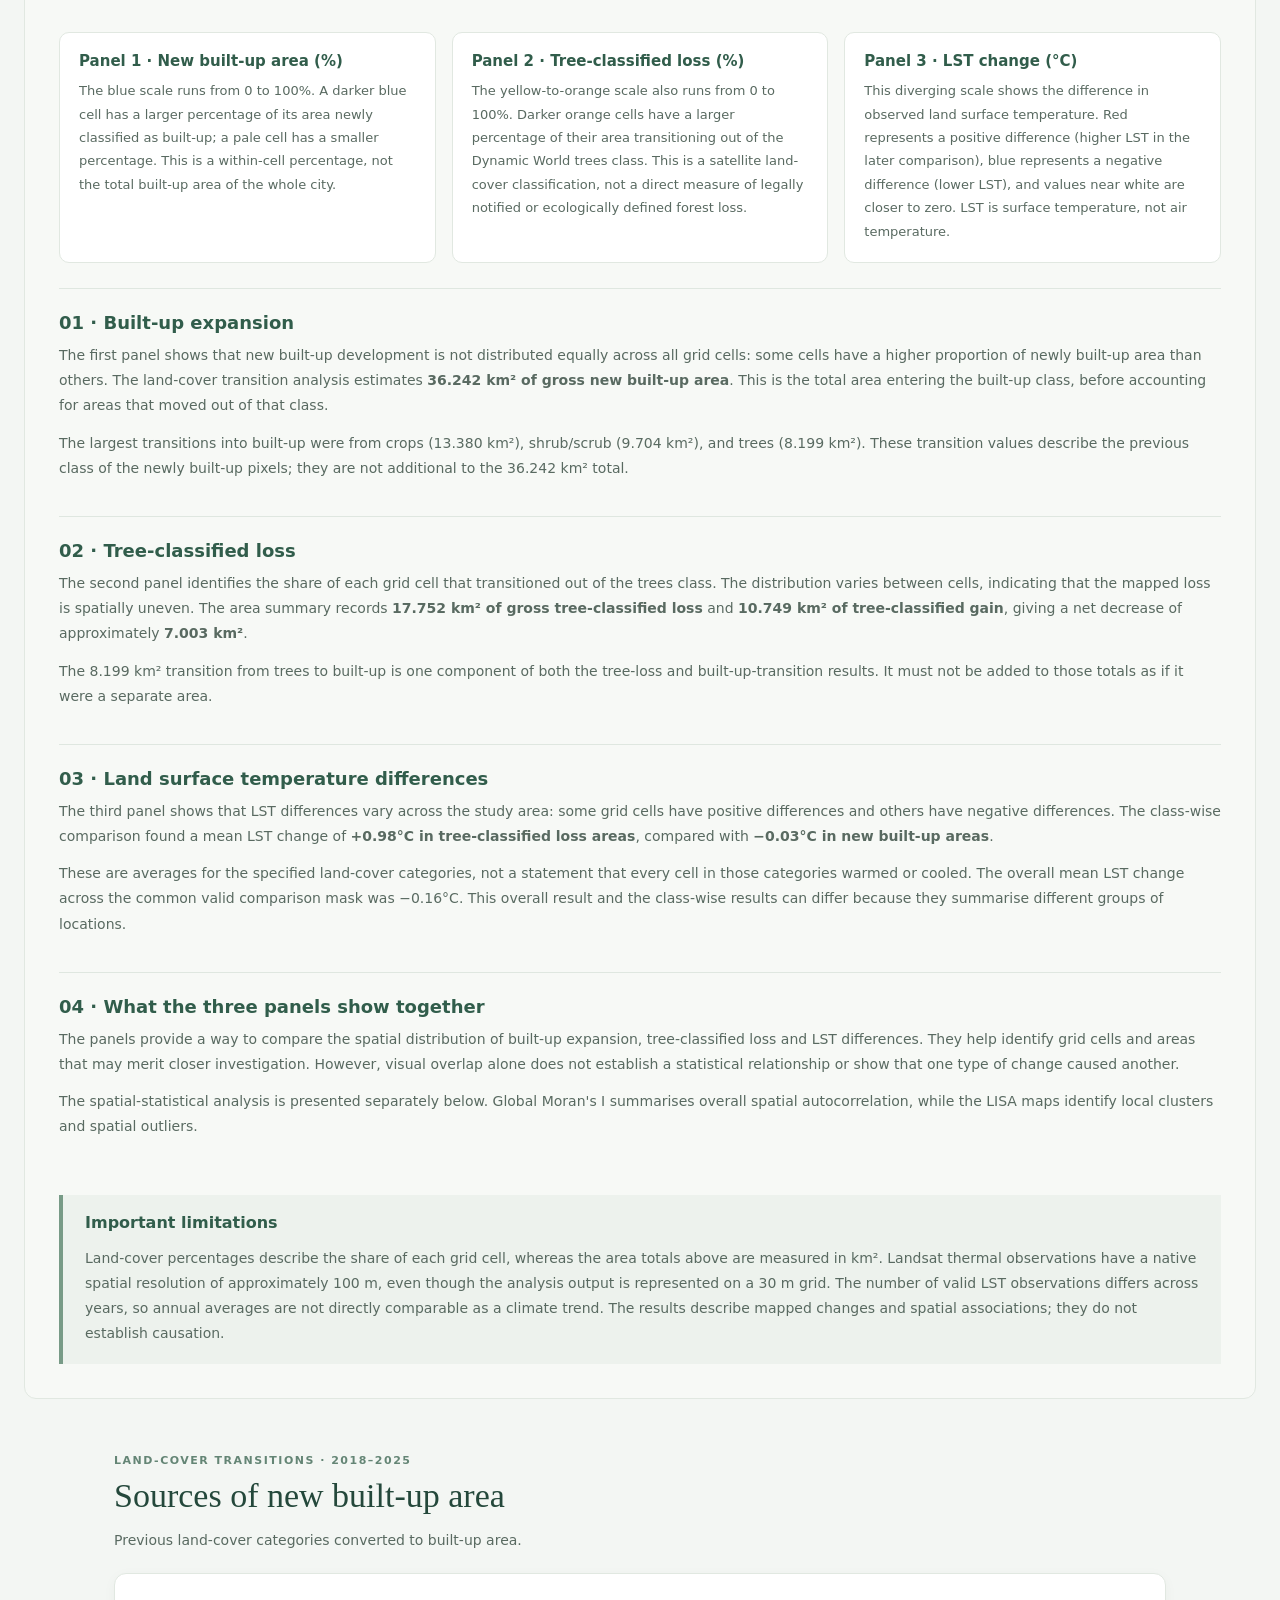
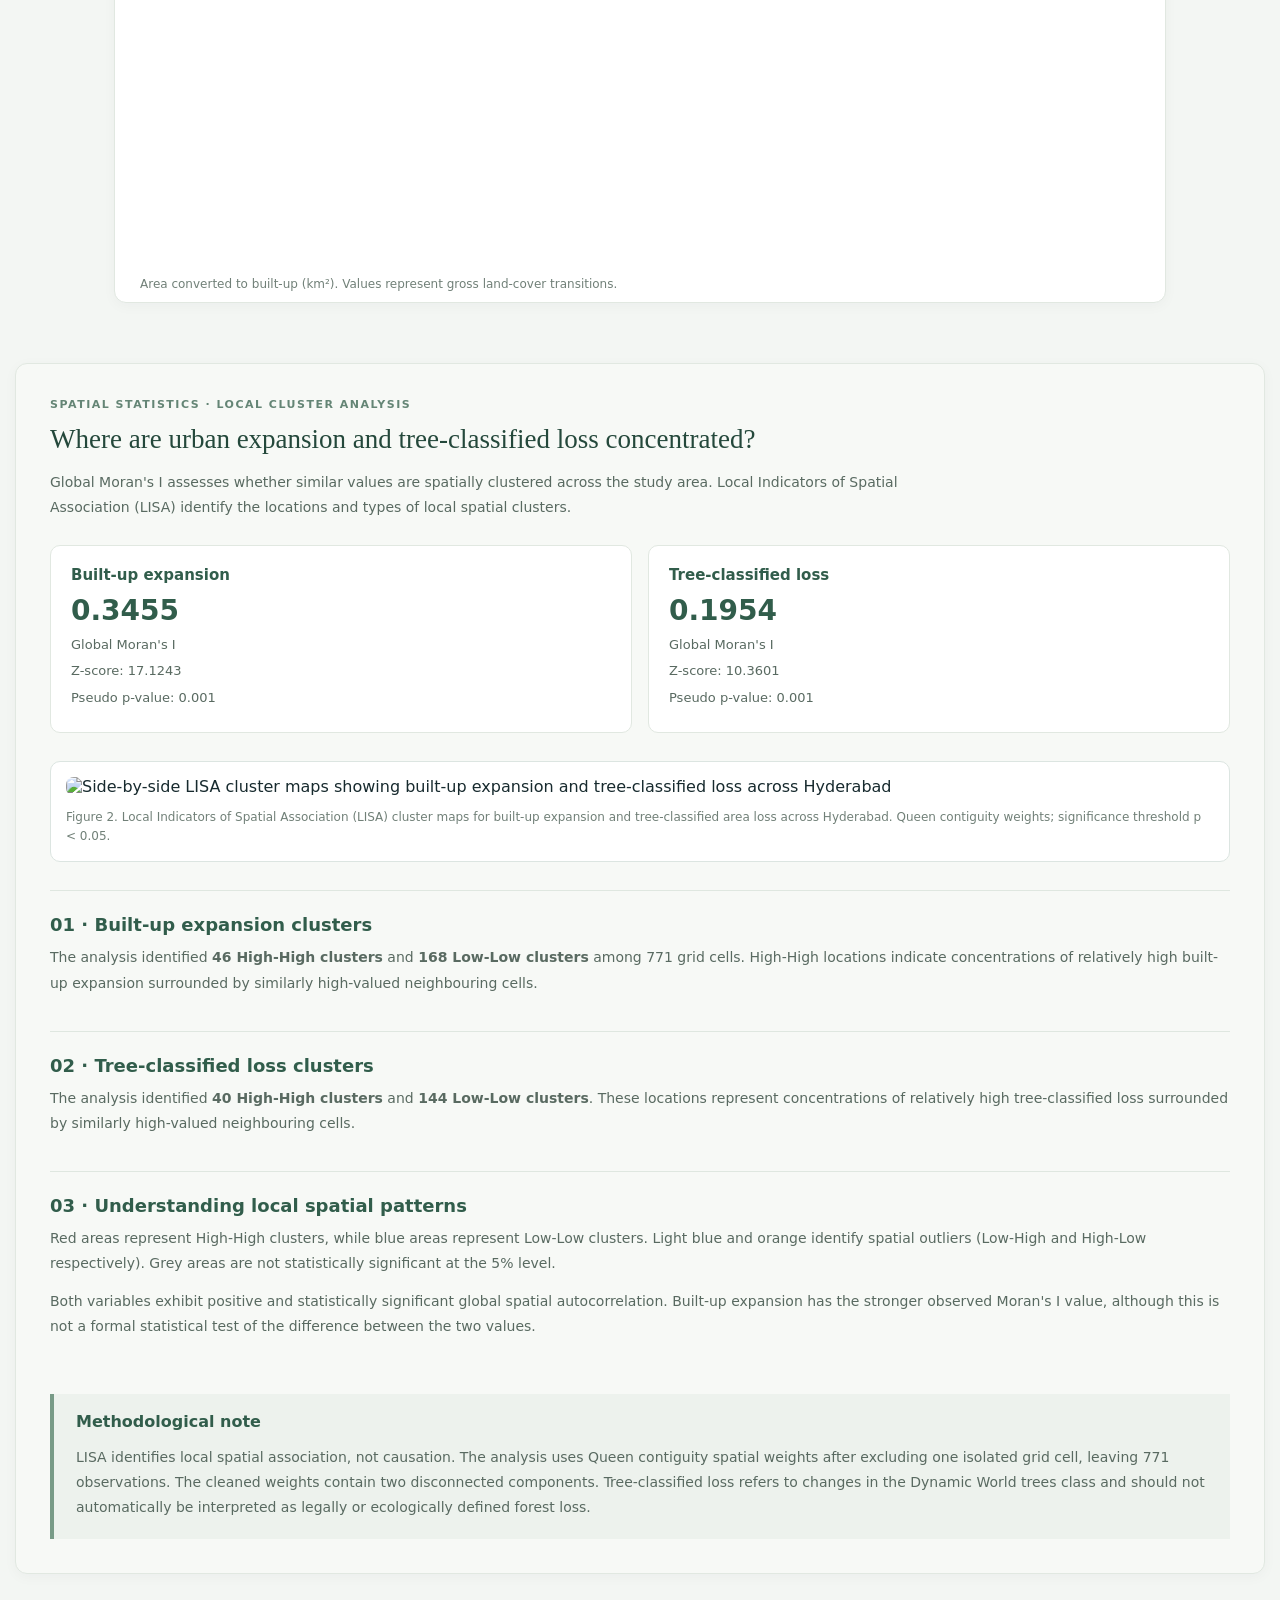
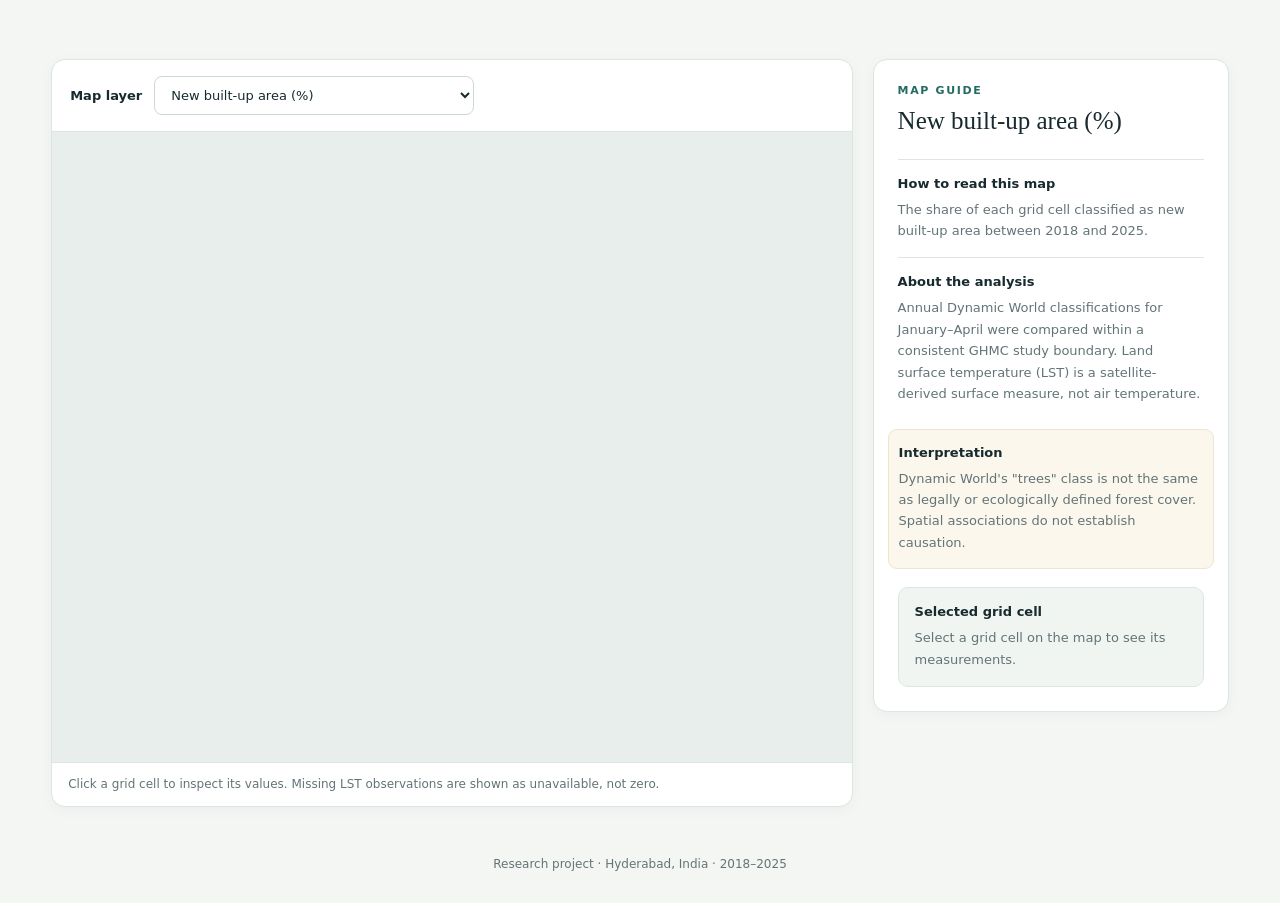
==== commit b19c71b8: "Add shared portfolio navigation to index.html" ====
--- a/index.html
+++ b/index.html
@@ -299,7 +299,26 @@
 </head>
 
 <body>
-
+<!-- SHARED PORTFOLIO NAVIGATION -->
+<nav class="portfolio-nav">
+
+  <a class="portfolio-brand" href="./index.html">
+    RESEARCH PORTFOLIO
+  </a>
+
+  <div class="portfolio-links">
+
+    <a href="./index.html" class="active">
+      Hyderabad Project
+    </a>
+
+    <a href="./reports/wwf-report.html">
+      WWF · National Adaptation Plan
+    </a>
+
+  </div>
+
+</nav>
   <!-- HEADER -->
 
   <header class="site-header">
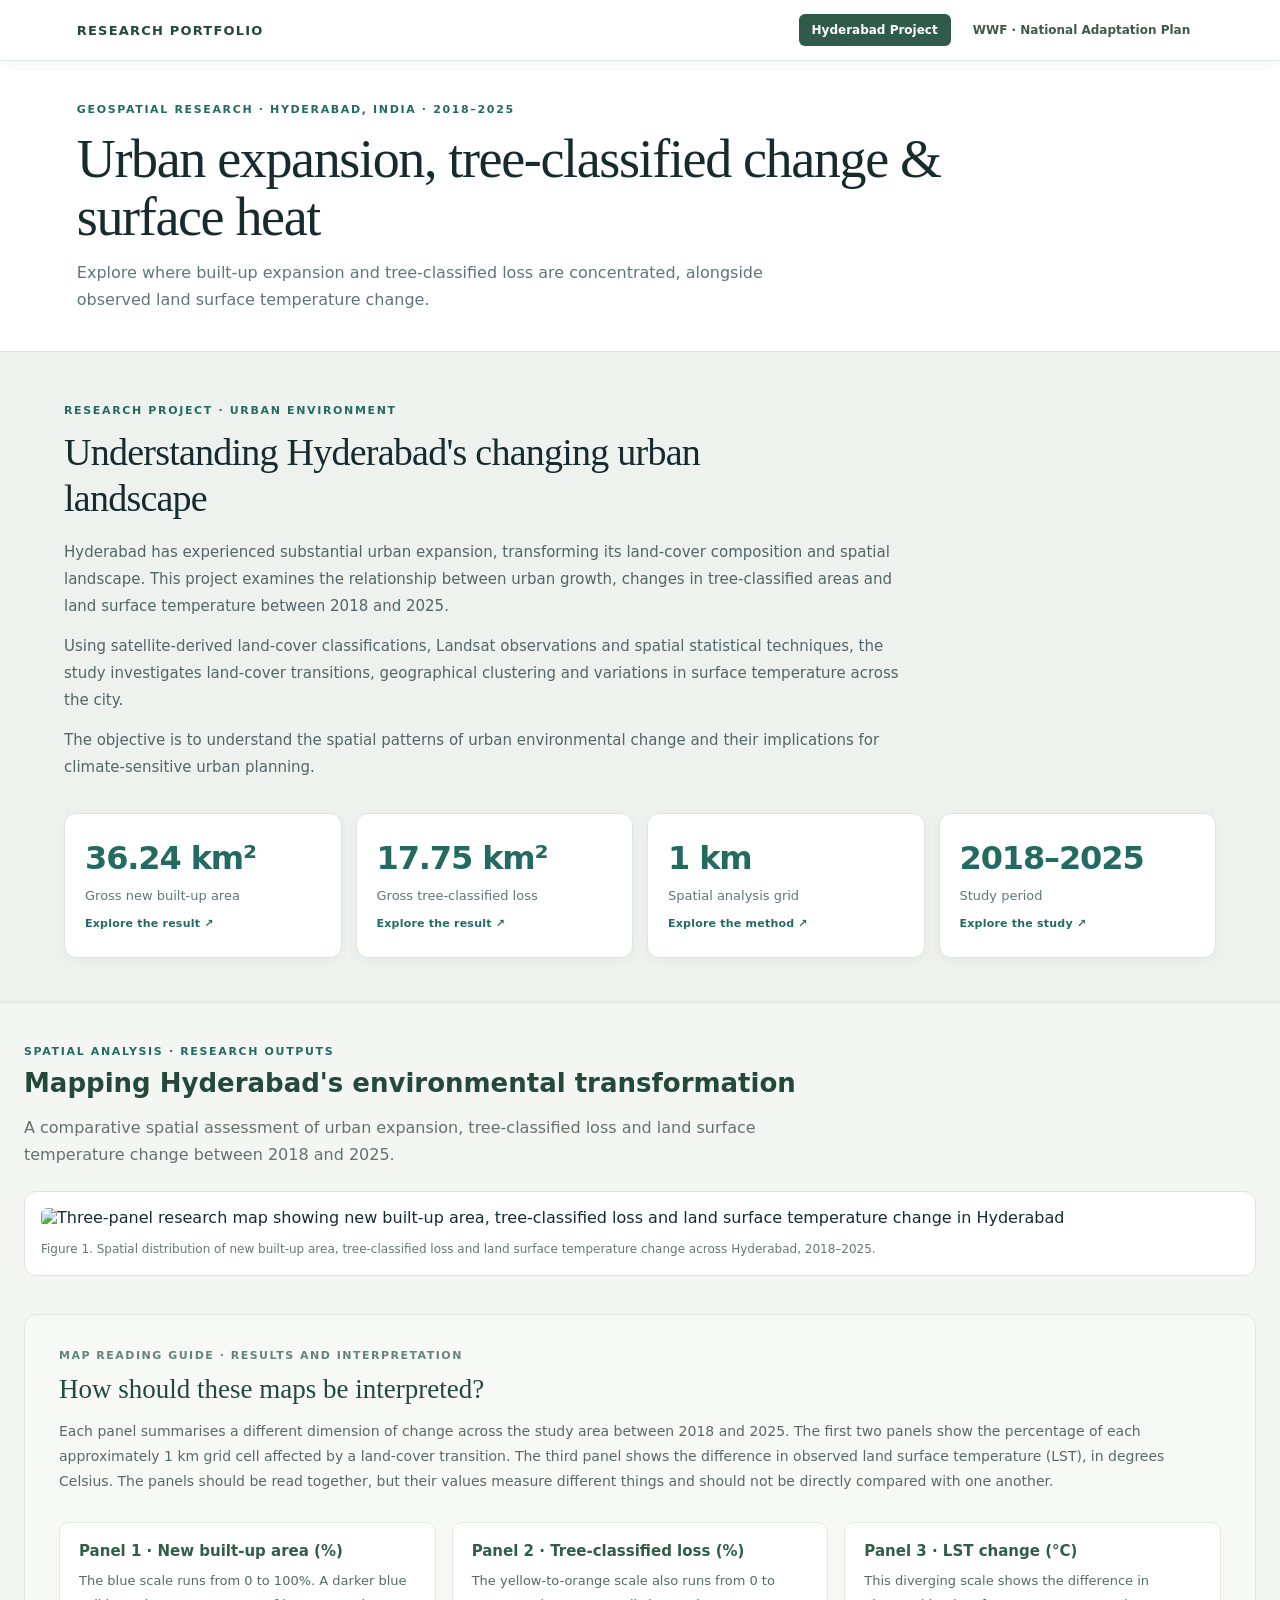
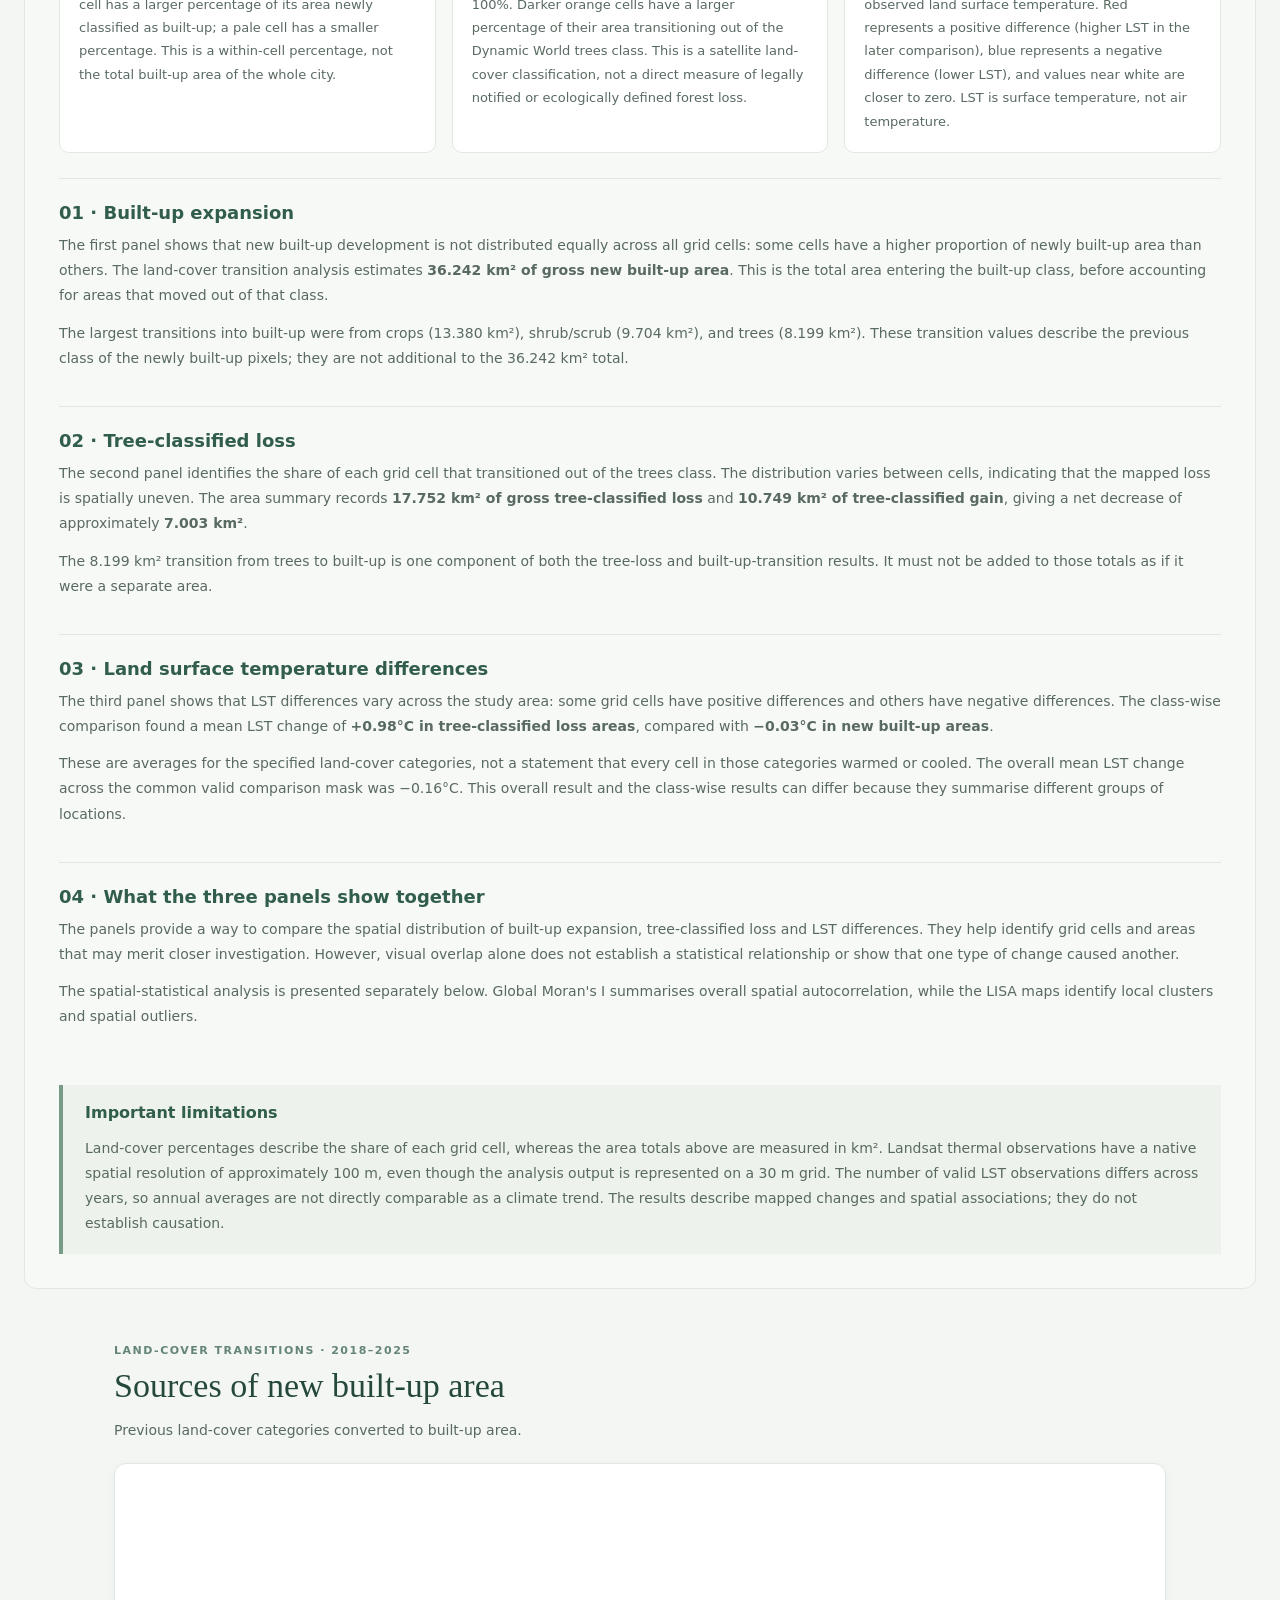
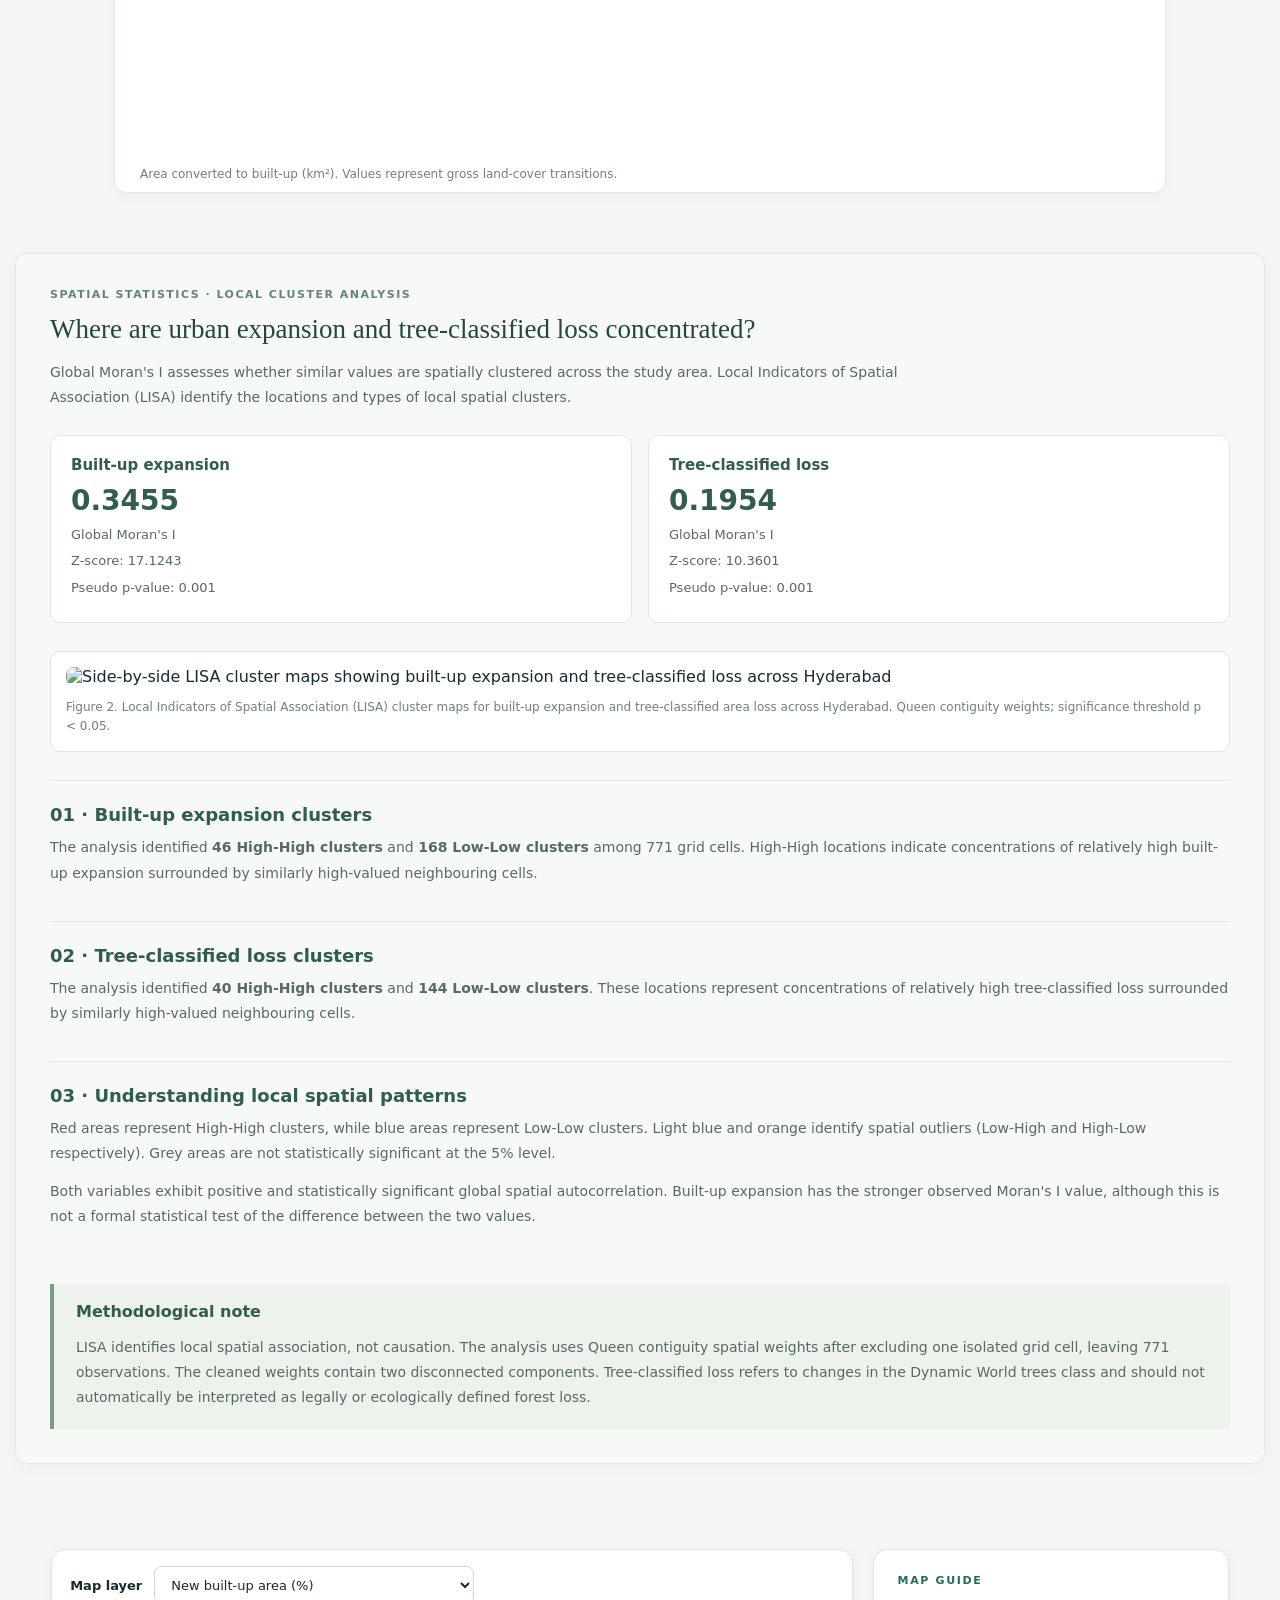
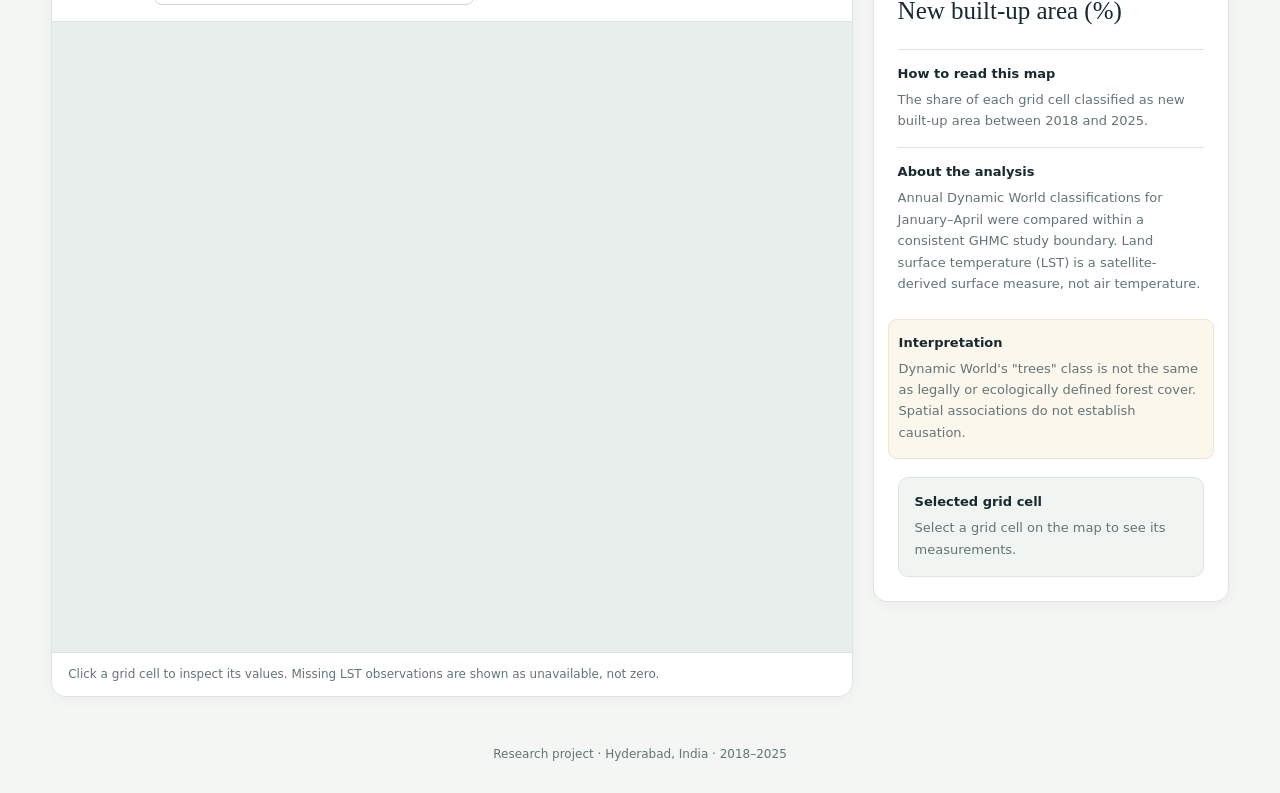
==== commit fa20f337: "Update index.html" ====
--- a/index.html
+++ b/index.html
@@ -1,4 +1,3 @@
-
 <!doctype html>
 <html lang="en">
 <head>
@@ -9,65 +8,7 @@
 
   <link rel="stylesheet" href="https://unpkg.com/leaflet@1.9.4/dist/leaflet.css">
   <link rel="stylesheet" href="style.css">
-/* SHARED PORTFOLIO NAVIGATION */
-.portfolio-nav {
-  position: sticky;
-  top: 0;
-  z-index: 2000;
-  display: flex;
-  justify-content: space-between;
-  align-items: center;
-  gap: 15px;
-  padding: 14px 6%;
-  background: rgba(255, 255, 255, 0.97);
-  border-bottom: 1px solid #e3e9e4;
-  box-shadow: 0 3px 12px rgba(30, 55, 40, 0.05);
-}
-
-.portfolio-brand {
-  color: #24483b;
-  font-size: 13px;
-  font-weight: 700;
-  letter-spacing: 1.2px;
-  text-decoration: none;
-  white-space: nowrap;
-}
-
-.portfolio-links {
-  display: flex;
-  align-items: center;
-  justify-content: flex-end;
-  flex-wrap: wrap;
-  gap: 9px;
-}
-
-.portfolio-links a {
-  padding: 9px 13px;
-  border-radius: 6px;
-  color: #40584b;
-  text-decoration: none;
-  font-size: 12px;
-  font-weight: 600;
-  transition: 0.2s;
-}
-
-.portfolio-links a:hover,
-.portfolio-links a.active {
-  background: #315b49;
-  color: white;
-}
-
-@media (max-width: 600px) {
-  .portfolio-nav {
-    align-items: flex-start;
-    flex-direction: column;
-    padding: 13px 5%;
-  }
-
-  .portfolio-links {
-    justify-content: flex-start;
-  }
-}
+
   <style>
     .map-interpretation {
       max-width: 1250px;
@@ -295,30 +236,89 @@
         padding: 15px;
       }
     }
+
+    /* SHARED PORTFOLIO NAVIGATION */
+    .portfolio-nav {
+      position: sticky;
+      top: 0;
+      z-index: 2000;
+      display: flex;
+      justify-content: space-between;
+      align-items: center;
+      gap: 15px;
+      padding: 14px 6%;
+      background: rgba(255, 255, 255, 0.97);
+      border-bottom: 1px solid #e3e9e4;
+      box-shadow: 0 3px 12px rgba(30, 55, 40, 0.05);
+    }
+
+    .portfolio-brand {
+      color: #24483b;
+      font-size: 13px;
+      font-weight: 700;
+      letter-spacing: 1.2px;
+      text-decoration: none;
+      white-space: nowrap;
+    }
+
+    .portfolio-links {
+      display: flex;
+      align-items: center;
+      justify-content: flex-end;
+      flex-wrap: wrap;
+      gap: 9px;
+    }
+
+    .portfolio-links a {
+      padding: 9px 13px;
+      border-radius: 6px;
+      color: #40584b;
+      text-decoration: none;
+      font-size: 12px;
+      font-weight: 600;
+      transition: 0.2s;
+    }
+
+    .portfolio-links a:hover,
+    .portfolio-links a.active {
+      background: #315b49;
+      color: white;
+    }
+
+    @media (max-width: 600px) {
+      .portfolio-nav {
+        align-items: flex-start;
+        flex-direction: column;
+        padding: 13px 5%;
+      }
+
+      .portfolio-links {
+        justify-content: flex-start;
+      }
+    }
+
   </style>
 </head>
 
 <body>
-<!-- SHARED PORTFOLIO NAVIGATION -->
-<nav class="portfolio-nav">
-
-  <a class="portfolio-brand" href="./index.html">
-    RESEARCH PORTFOLIO
-  </a>
-
-  <div class="portfolio-links">
-
-    <a href="./index.html" class="active">
-      Hyderabad Project
+
+  <!-- SHARED PORTFOLIO NAVIGATION -->
+  <nav class="portfolio-nav">
+    <a class="portfolio-brand" href="./index.html">
+      RESEARCH PORTFOLIO
     </a>
 
-    <a href="./reports/wwf-report.html">
-      WWF · National Adaptation Plan
-    </a>
-
-  </div>
-
-</nav>
+    <div class="portfolio-links">
+      <a href="./index.html" class="active">
+        Hyderabad Project
+      </a>
+
+      <a href="./reports/wwf-report.html">
+        WWF · National Adaptation Plan
+      </a>
+    </div>
+  </nav>
+
   <!-- HEADER -->
 
   <header class="site-header">
@@ -612,9 +612,7 @@
     </div>
 
   </section>
-
-
-  <!-- ONLY RETAINED CHART: SOURCES OF NEW BUILT-UP AREA -->
+    <!-- ONLY RETAINED CHART: SOURCES OF NEW BUILT-UP AREA -->
 
   <section class="transition-section">
 
@@ -963,9 +961,7 @@
     </aside>
 
   </main>
-
-
-  <!-- FOOTER -->
+    <!-- FOOTER -->
 
   <footer>
     Research project · Hyderabad, India · 2018–2025
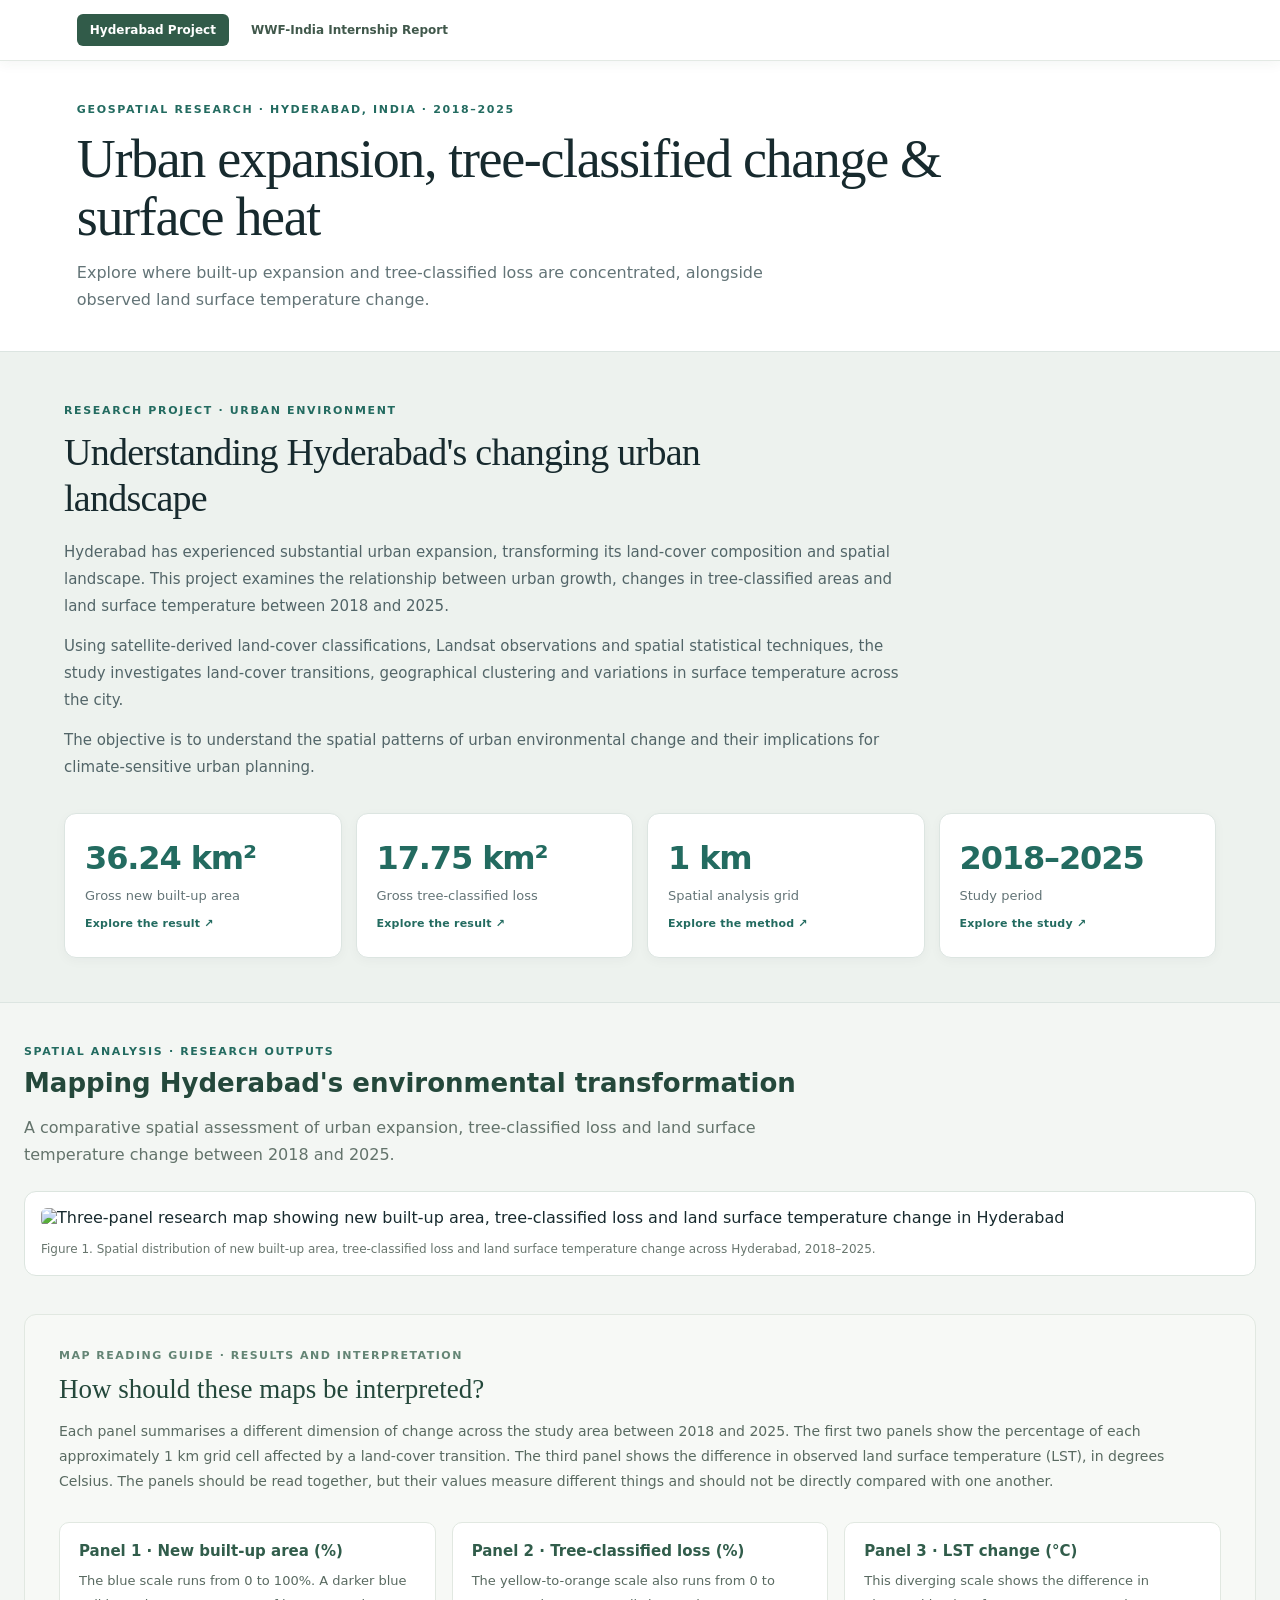
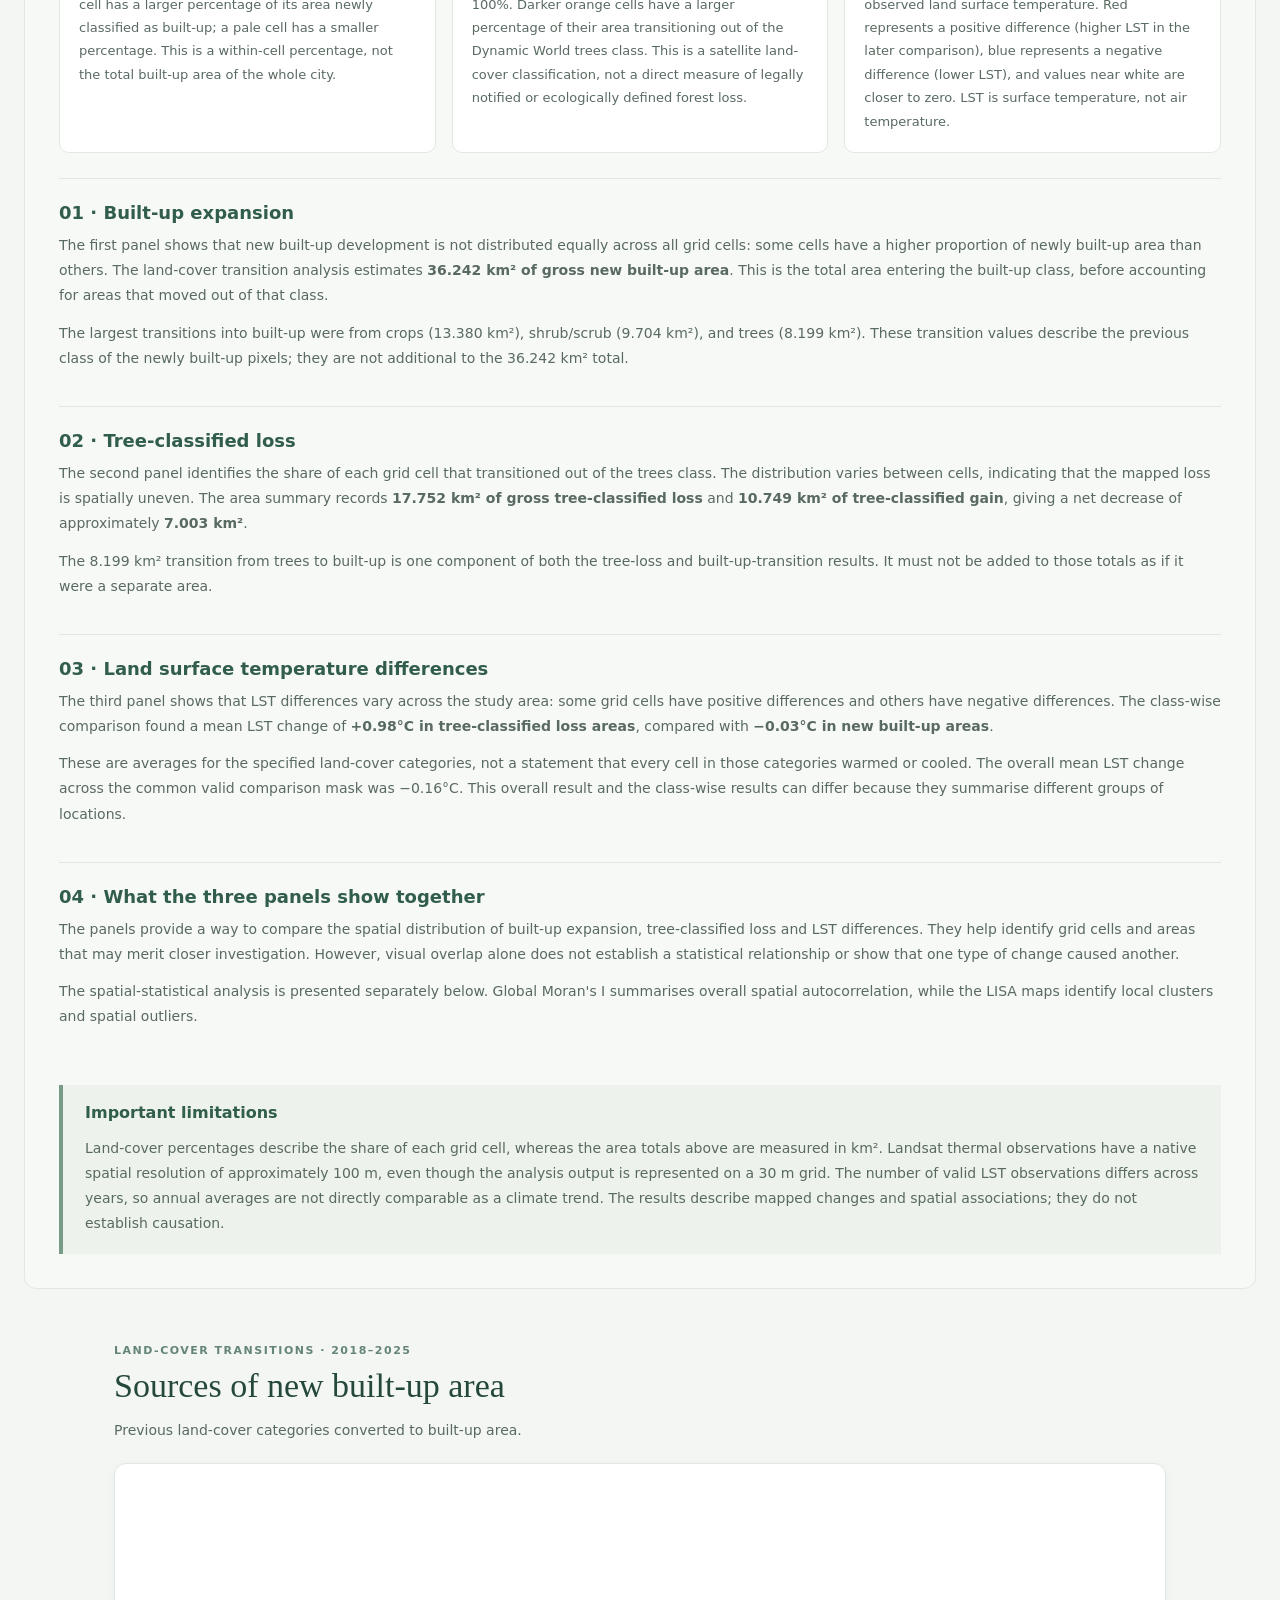
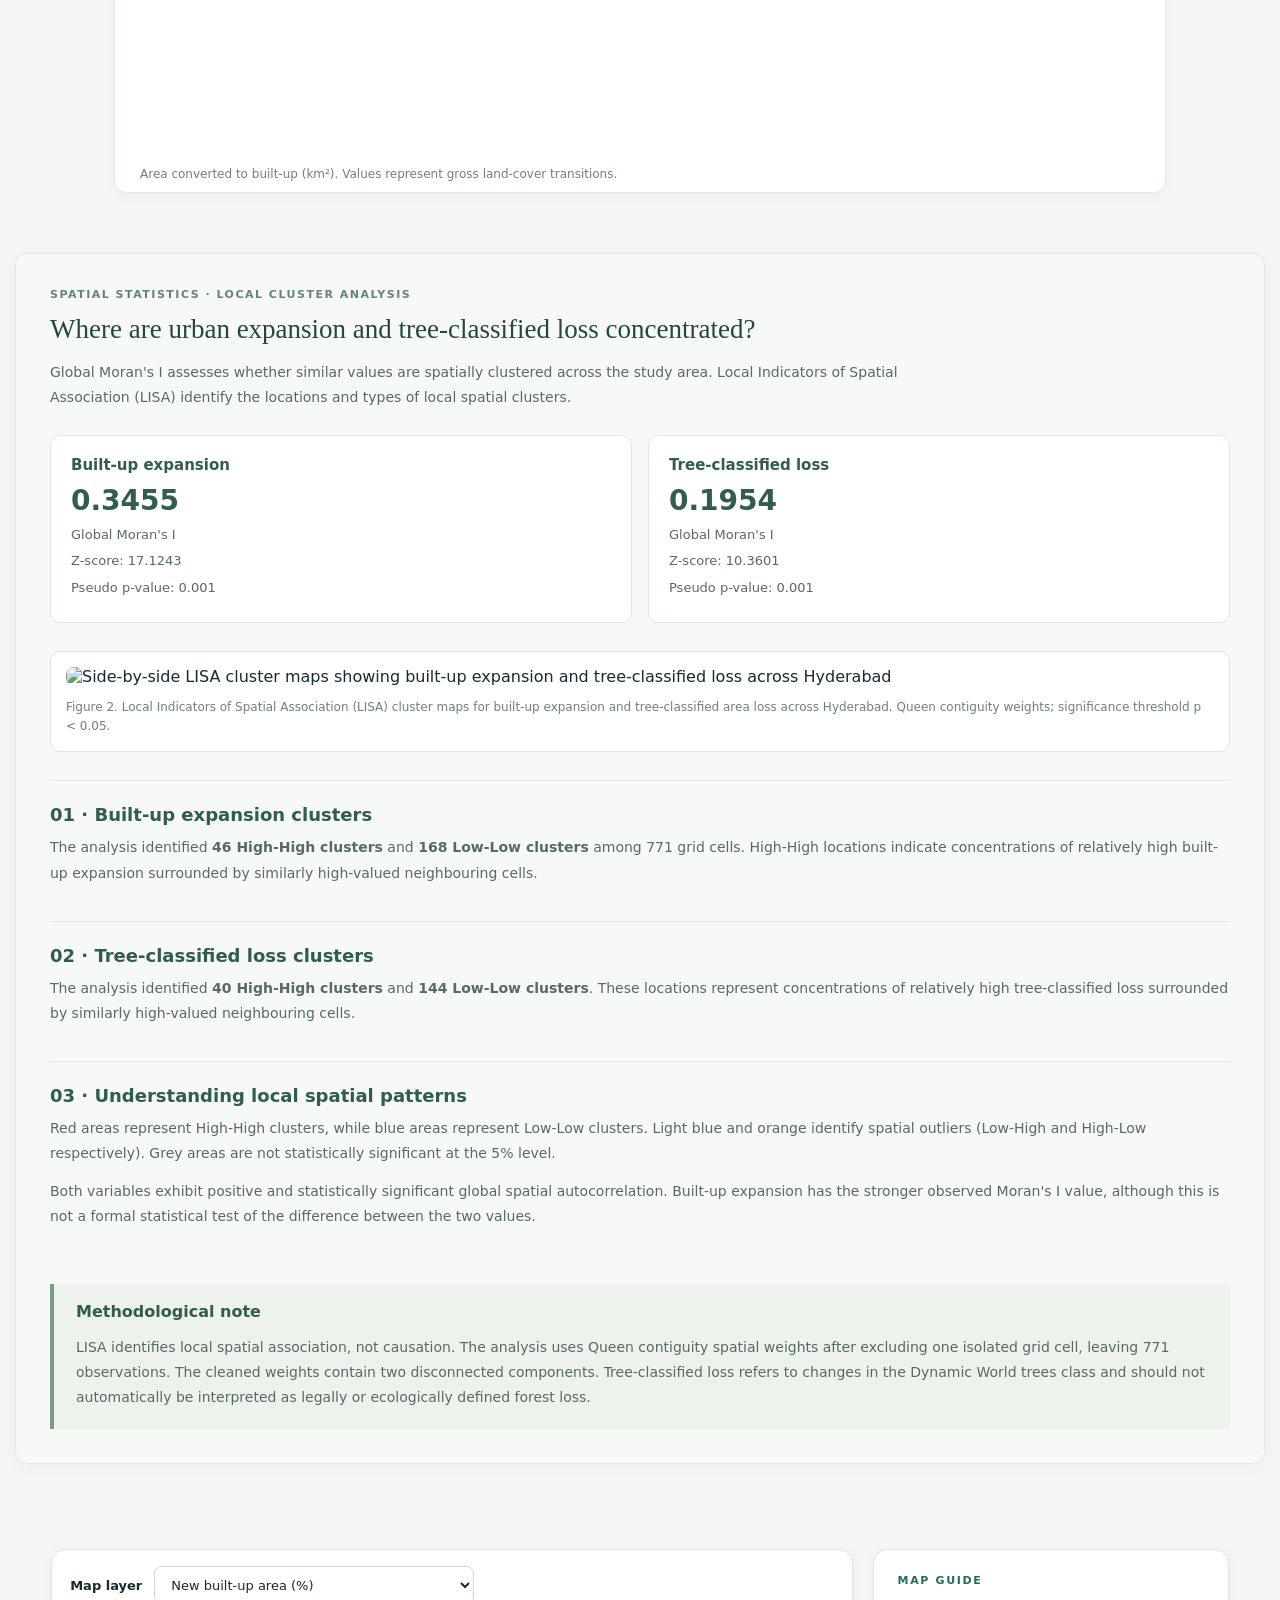
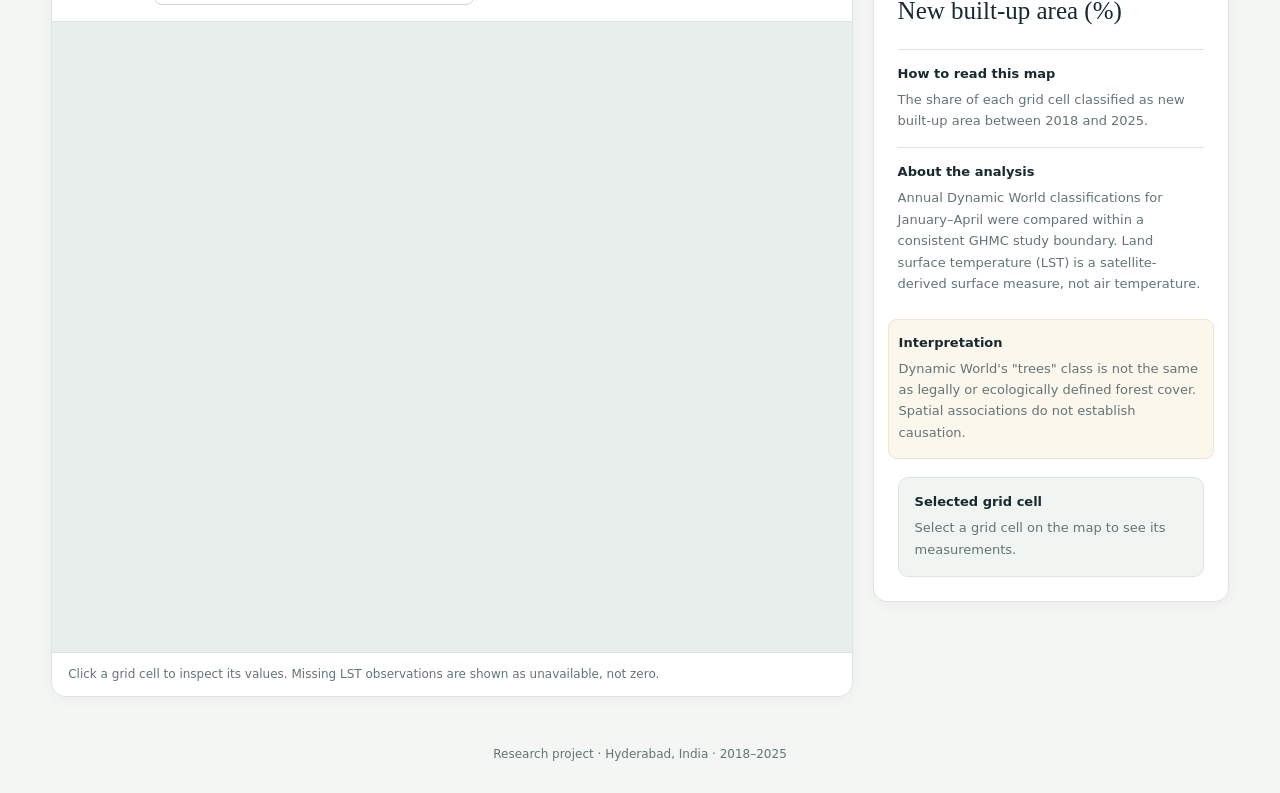
==== commit 668583a6: "Update link text for WWF report in index.html" ====
--- a/index.html
+++ b/index.html
@@ -314,7 +314,7 @@
       </a>
 
       <a href="./reports/wwf-report.html">
-        WWF · National Adaptation Plan
+       WWF-India Internship Report
       </a>
     </div>
   </nav>
@@ -862,9 +862,7 @@
     </div>
 
   </section>
-
-
-  <!-- INTERACTIVE MAP -->
+    <!-- INTERACTIVE MAP -->
 
   <main class="layout">
 
@@ -961,7 +959,9 @@
     </aside>
 
   </main>
-    <!-- FOOTER -->
+
+
+  <!-- FOOTER -->
 
   <footer>
     Research project · Hyderabad, India · 2018–2025
--- a/style.css
+++ b/style.css
@@ -782,3 +782,58 @@
     padding: 8px;
   }
 }
+/* CENTRED PORTFOLIO NAVIGATION */
+
+.portfolio-nav {
+  display: flex;
+  justify-content: center;
+  align-items: center;
+  width: 100%;
+  padding: 16px 20px;
+  background: rgba(255, 255, 255, 0.98);
+  border-bottom: 1px solid #e3e9e4;
+  box-shadow: 0 3px 12px rgba(30, 55, 40, 0.05);
+}
+
+.portfolio-brand {
+  display: none;
+}
+
+.portfolio-links {
+  display: flex;
+  align-items: center;
+  justify-content: center;
+  flex-wrap: wrap;
+  gap: 16px;
+}
+
+.portfolio-links a {
+  padding: 11px 20px;
+  border-radius: 7px;
+  color: #40584b;
+  text-decoration: none;
+  font-size: 13px;
+  font-weight: 600;
+  transition: 0.2s;
+}
+
+.portfolio-links a:hover,
+.portfolio-links a.active {
+  background: #315b49;
+  color: #ffffff;
+}
+
+@media (max-width: 600px) {
+  .portfolio-nav {
+    padding: 12px 10px;
+  }
+
+  .portfolio-links {
+    gap: 8px;
+  }
+
+  .portfolio-links a {
+    padding: 9px 12px;
+    font-size: 12px;
+  }
+}
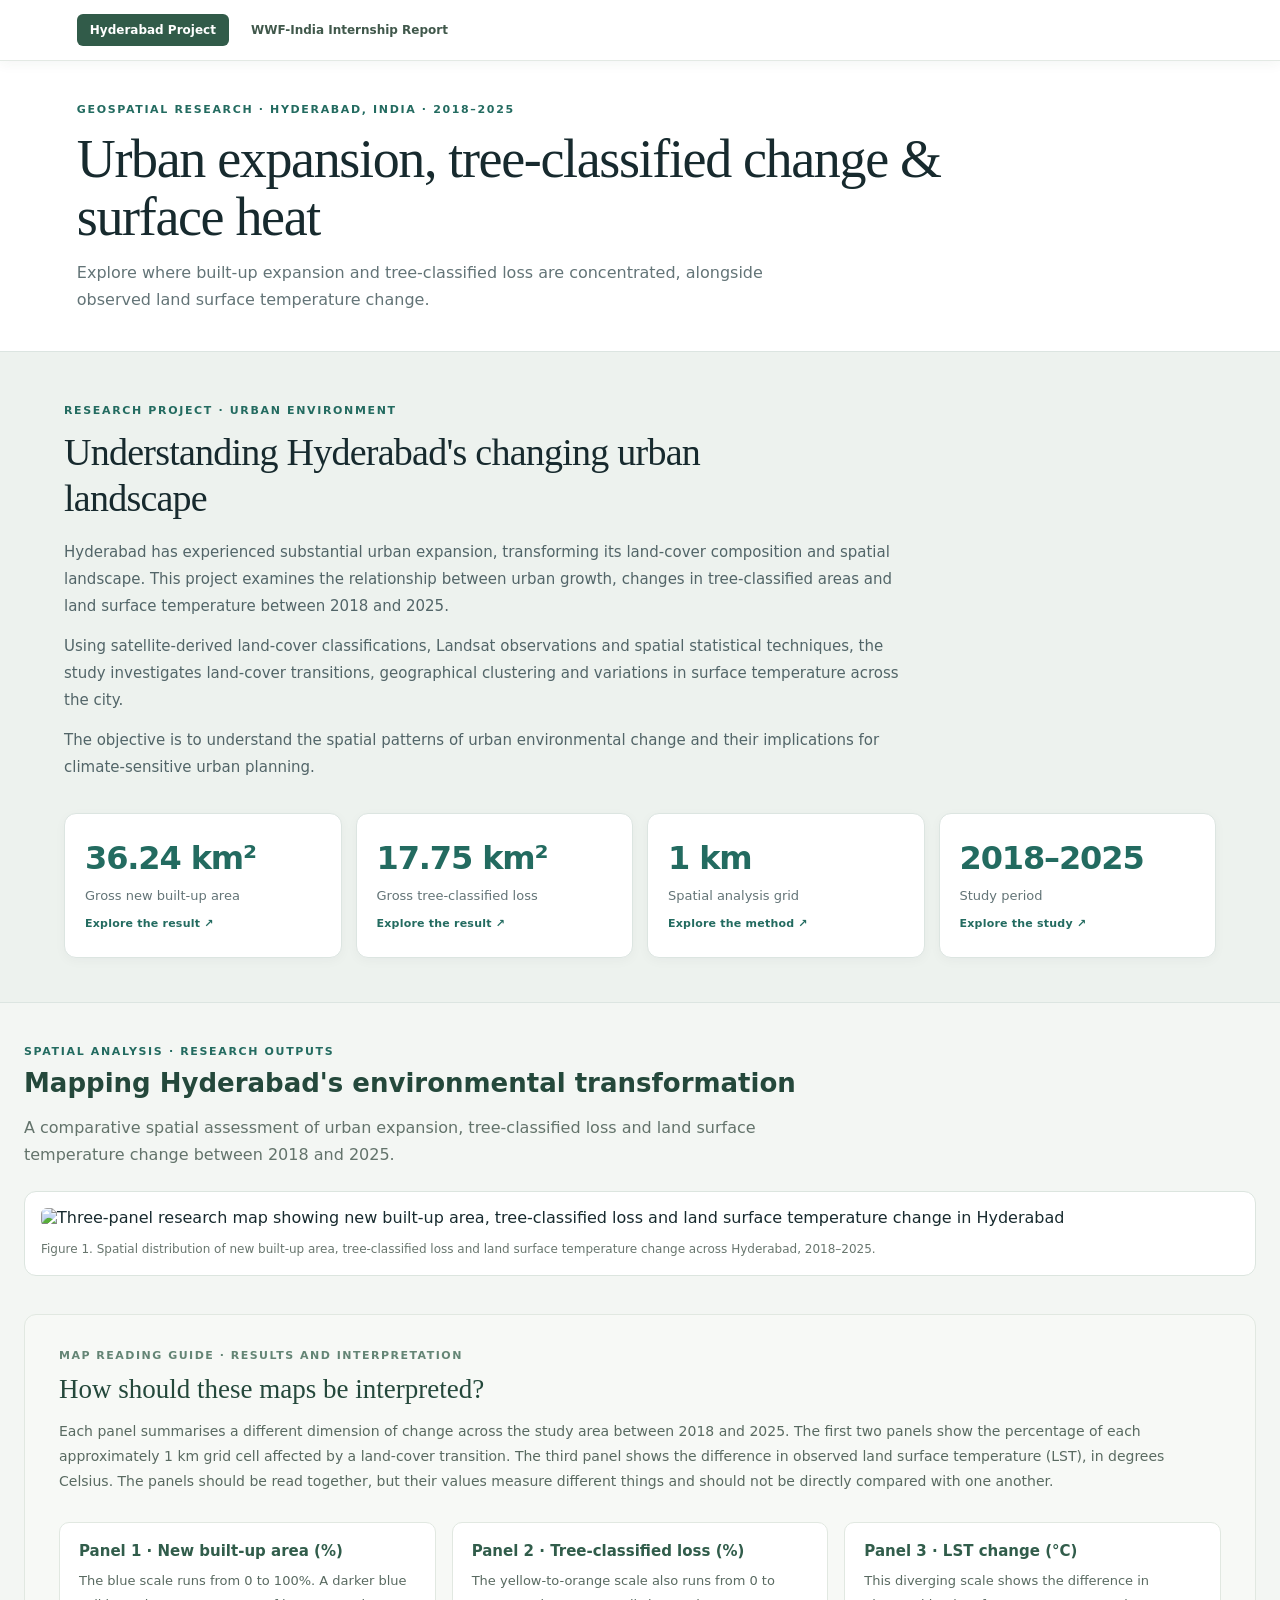
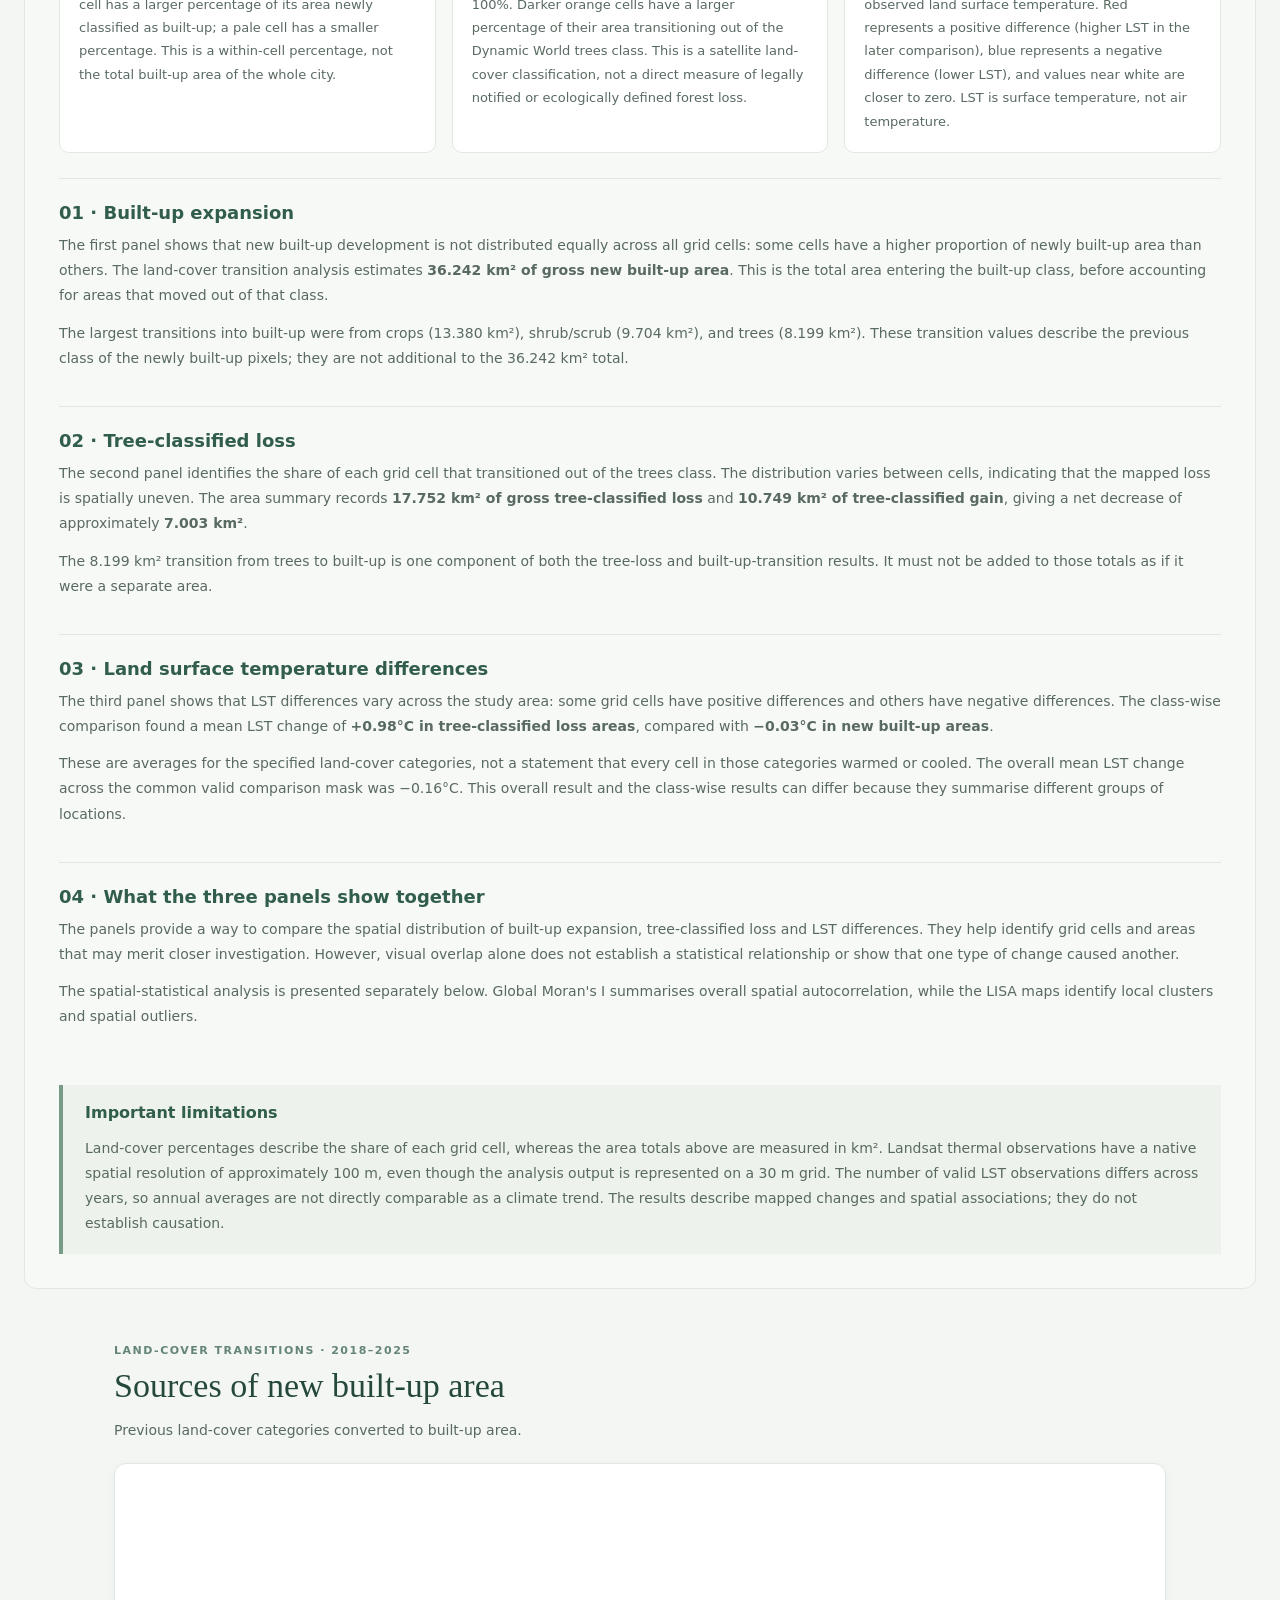
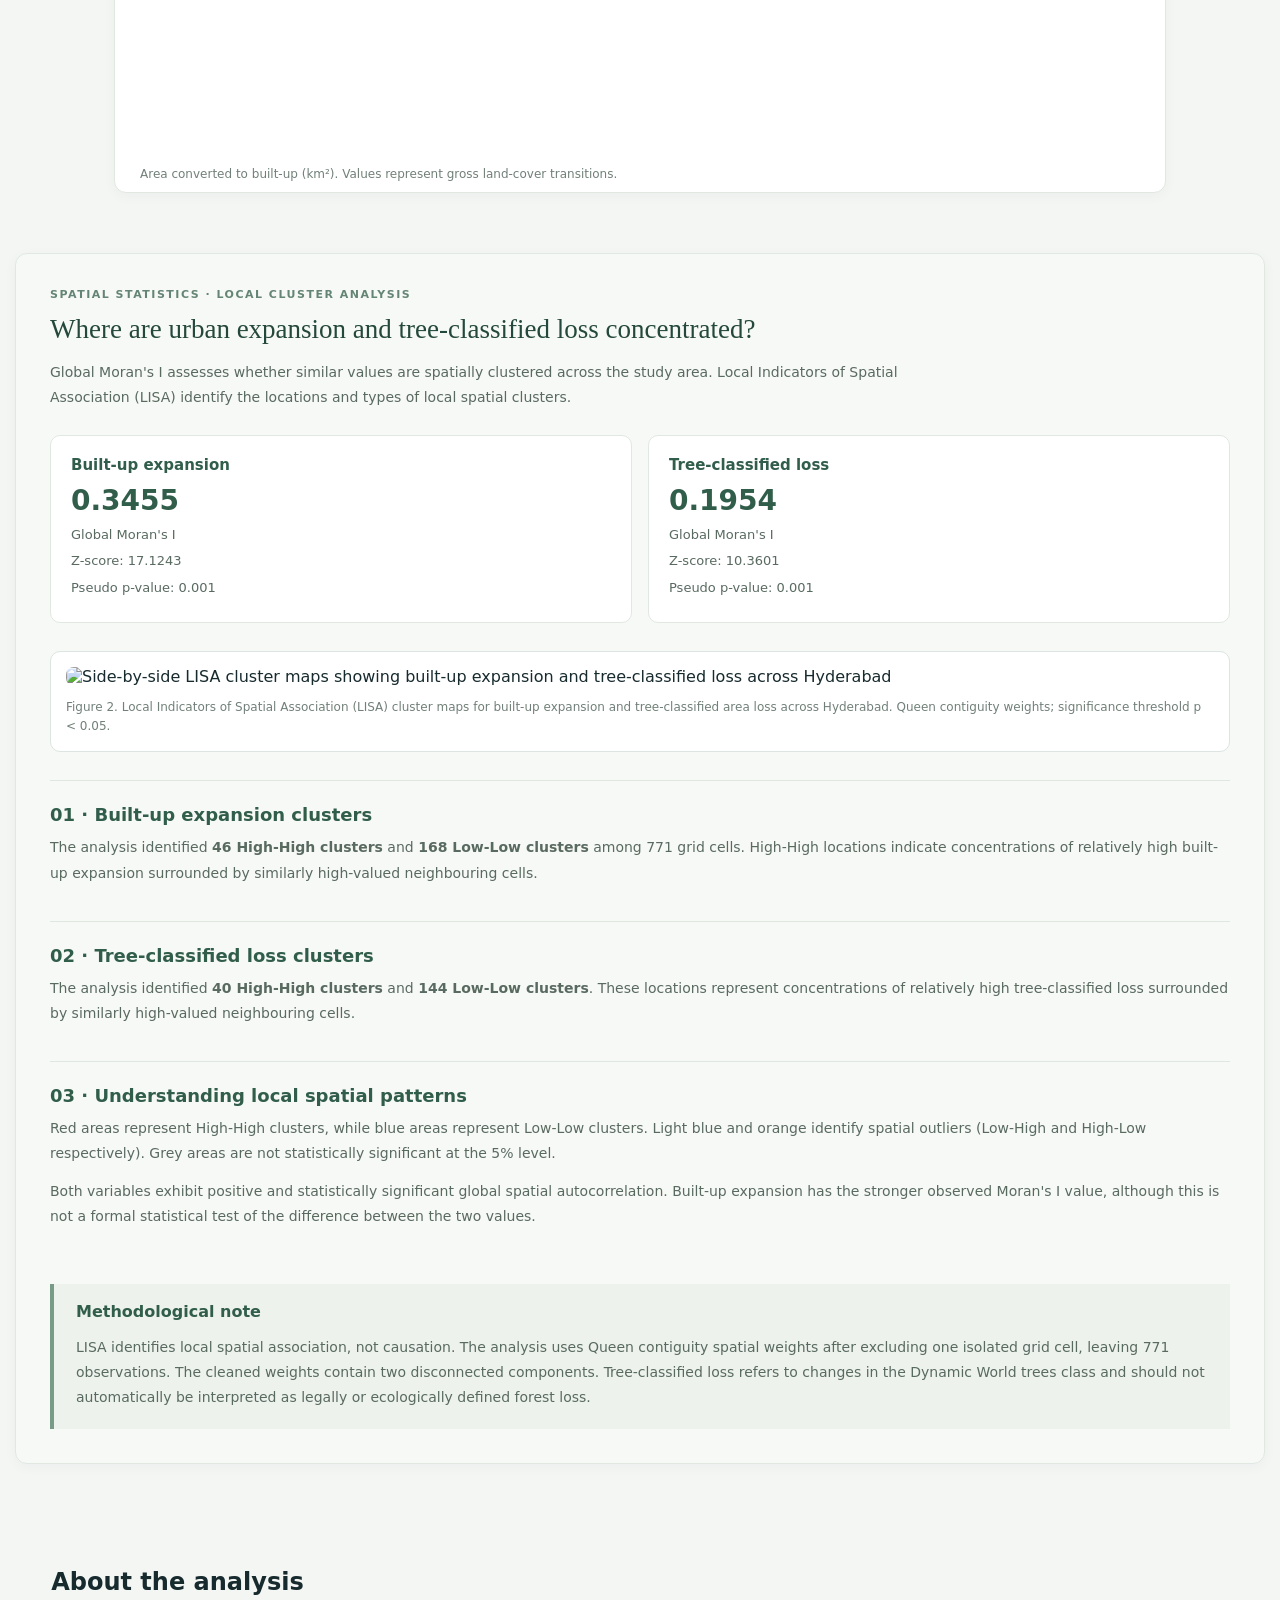
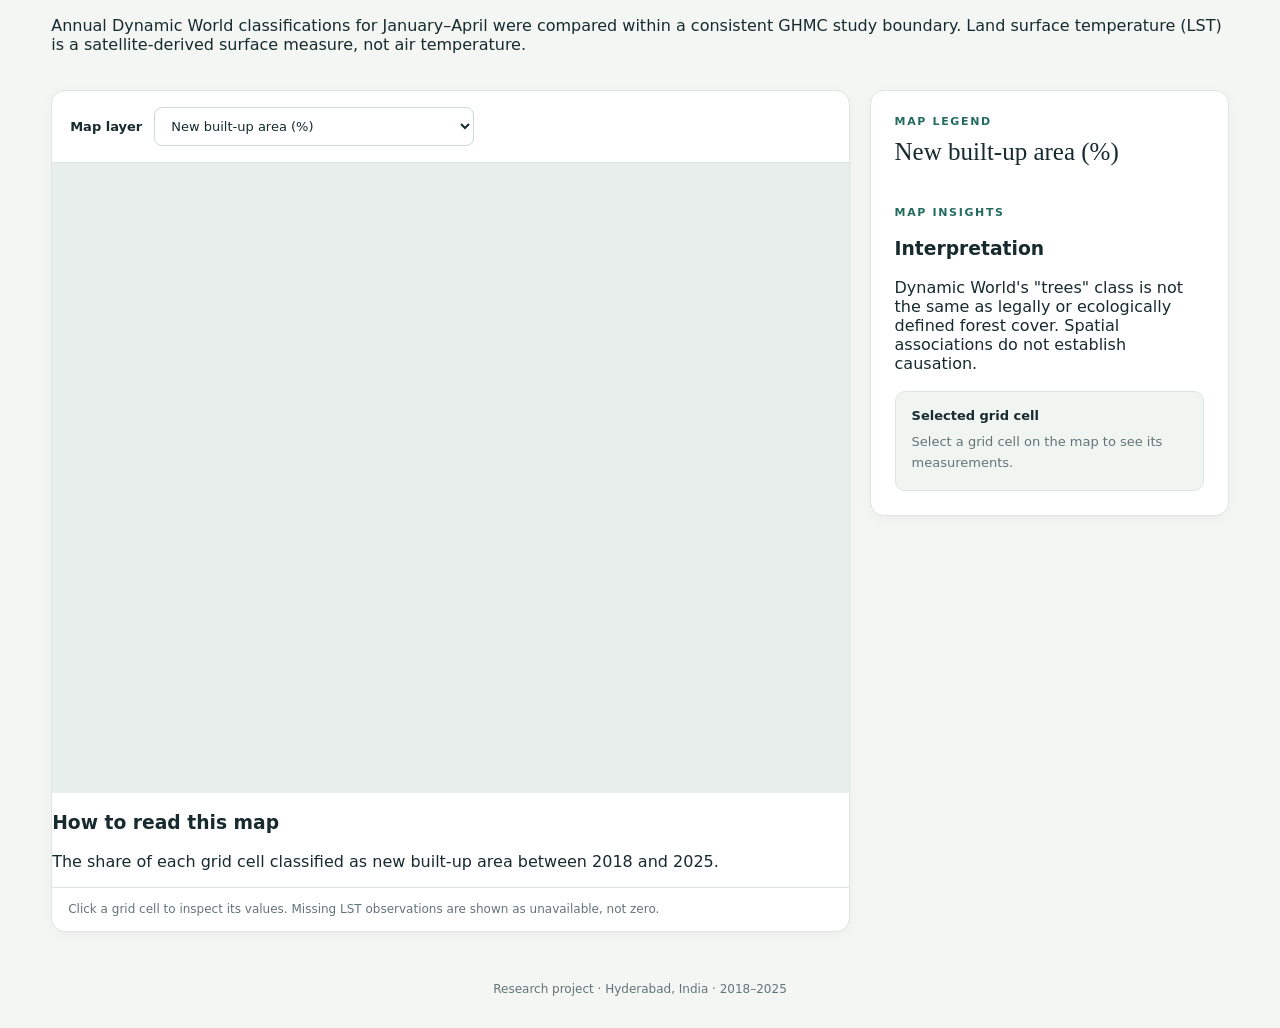
==== commit 4dea38ca: "Implement responsive grid layout in index.html Added a responsive grid layout for the main content, " ====
--- a/index.html
+++ b/index.html
@@ -297,6 +297,53 @@
       }
     }
 
+    .layout {
+  display: grid;
+  grid-template-columns: minmax(0, 2fr) minmax(300px, 0.9fr);
+  gap: 20px;
+  align-items: start;
+}
+
+/* About analysis spans the entire page width */
+.analysis-intro {
+  grid-column: 1 / -1;
+  width: 100%;
+  margin-bottom: 0;
+}
+
+/* Map occupies the left column */
+.map-column {
+  grid-column: 1;
+  min-width: 0;
+}
+
+/* Sidebar occupies the right column */
+.side-panel {
+  grid-column: 2;
+  display: flex;
+  flex-direction: column;
+  gap: 16px;
+  min-width: 0;
+  position: sticky;
+  top: 16px;
+}
+
+/* Responsive layout */
+@media (max-width: 900px) {
+  .layout {
+    grid-template-columns: 1fr;
+  }
+
+  .analysis-intro,
+  .map-column,
+  .side-panel {
+    grid-column: 1;
+  }
+
+  .side-panel {
+    position: static;
+  }
+}
   </style>
 </head>
 
@@ -864,7 +911,26 @@
   </section>
     <!-- INTERACTIVE MAP -->
 
-  <main class="layout">
+  <!-- INTERACTIVE MAP -->
+
+<main class="layout">
+
+  <!-- ABOUT THE ANALYSIS: FULL WIDTH -->
+
+  <div class="analysis-intro">
+    <h2>About the analysis</h2>
+    <p>
+      Annual Dynamic World classifications for January–April were
+      compared within a consistent GHMC study boundary.
+      Land surface temperature (LST) is a satellite-derived
+      surface measure, not air temperature.
+    </p>
+  </div>
+
+
+  <!-- LEFT: MAP -->
+
+  <div class="map-column">
 
     <section class="map-panel" aria-label="Interactive map">
 
@@ -873,20 +939,26 @@
         <label for="layer-select">Map layer</label>
 
         <select id="layer-select">
-
           <option value="built">New built-up area (%)</option>
-
           <option value="trees">Tree-classified loss (%)</option>
-
           <option value="lst">Land surface temperature change (°C)</option>
-
         </select>
 
       </div>
 
-
-      <div id="map"></div>
-
+      <div class="map-stage">
+
+        <div id="map"></div>
+
+        <div class="map-guide-overlay">
+          <h3>How to read this map</h3>
+          <p id="layer-description">
+            The share of each grid cell classified as new built-up area
+            between 2018 and 2025.
+          </p>
+        </div>
+
+      </div>
 
       <div class="map-footer">
         Click a grid cell to inspect its values.
@@ -895,71 +967,46 @@
 
     </section>
 
-
-    <!-- MAP GUIDE -->
-
-    <aside class="side-panel">
-
-      <div class="panel-kicker">MAP GUIDE</div>
-
+  </div>
+
+
+  <!-- RIGHT: LEGEND AND MAP INSIGHTS -->
+
+  <aside class="side-panel">
+
+    <div class="legend-panel">
+
+      <div class="panel-kicker">MAP LEGEND</div>
       <h2 id="legend-title">New built-up area (%)</h2>
-
       <div id="legend" class="legend"></div>
 
-
-      <div class="note">
-
-        <h3>How to read this map</h3>
-
-        <p id="layer-description">
-          The share of each grid cell classified as new built-up area
-          between 2018 and 2025.
-        </p>
-
-      </div>
-
-
-      <div class="note">
-
-        <h3>About the analysis</h3>
-
-        <p>
-          Annual Dynamic World classifications for January–April were
-          compared within a consistent GHMC study boundary.
-          Land surface temperature (LST) is a satellite-derived
-          surface measure, not air temperature.
-        </p>
-
-      </div>
-
-
-      <div class="note caution">
-
+    </div>
+
+    <div class="insight-panel">
+
+      <div class="panel-kicker">MAP INSIGHTS</div>
+
+      <div class="interpretation-content">
         <h3>Interpretation</h3>
-
         <p>
           Dynamic World's "trees" class is not the same as legally
           or ecologically defined forest cover.
           Spatial associations do not establish causation.
         </p>
-
-      </div>
-
+      </div>
 
       <div class="cell-card" id="cell-card">
-
         <h3>Selected grid cell</h3>
-
         <p class="muted">
           Select a grid cell on the map to see its measurements.
         </p>
-
-      </div>
-
-    </aside>
-
-  </main>
-
+      </div>
+
+    </div>
+
+  </aside>
+
+</main>
 
   <!-- FOOTER -->
 
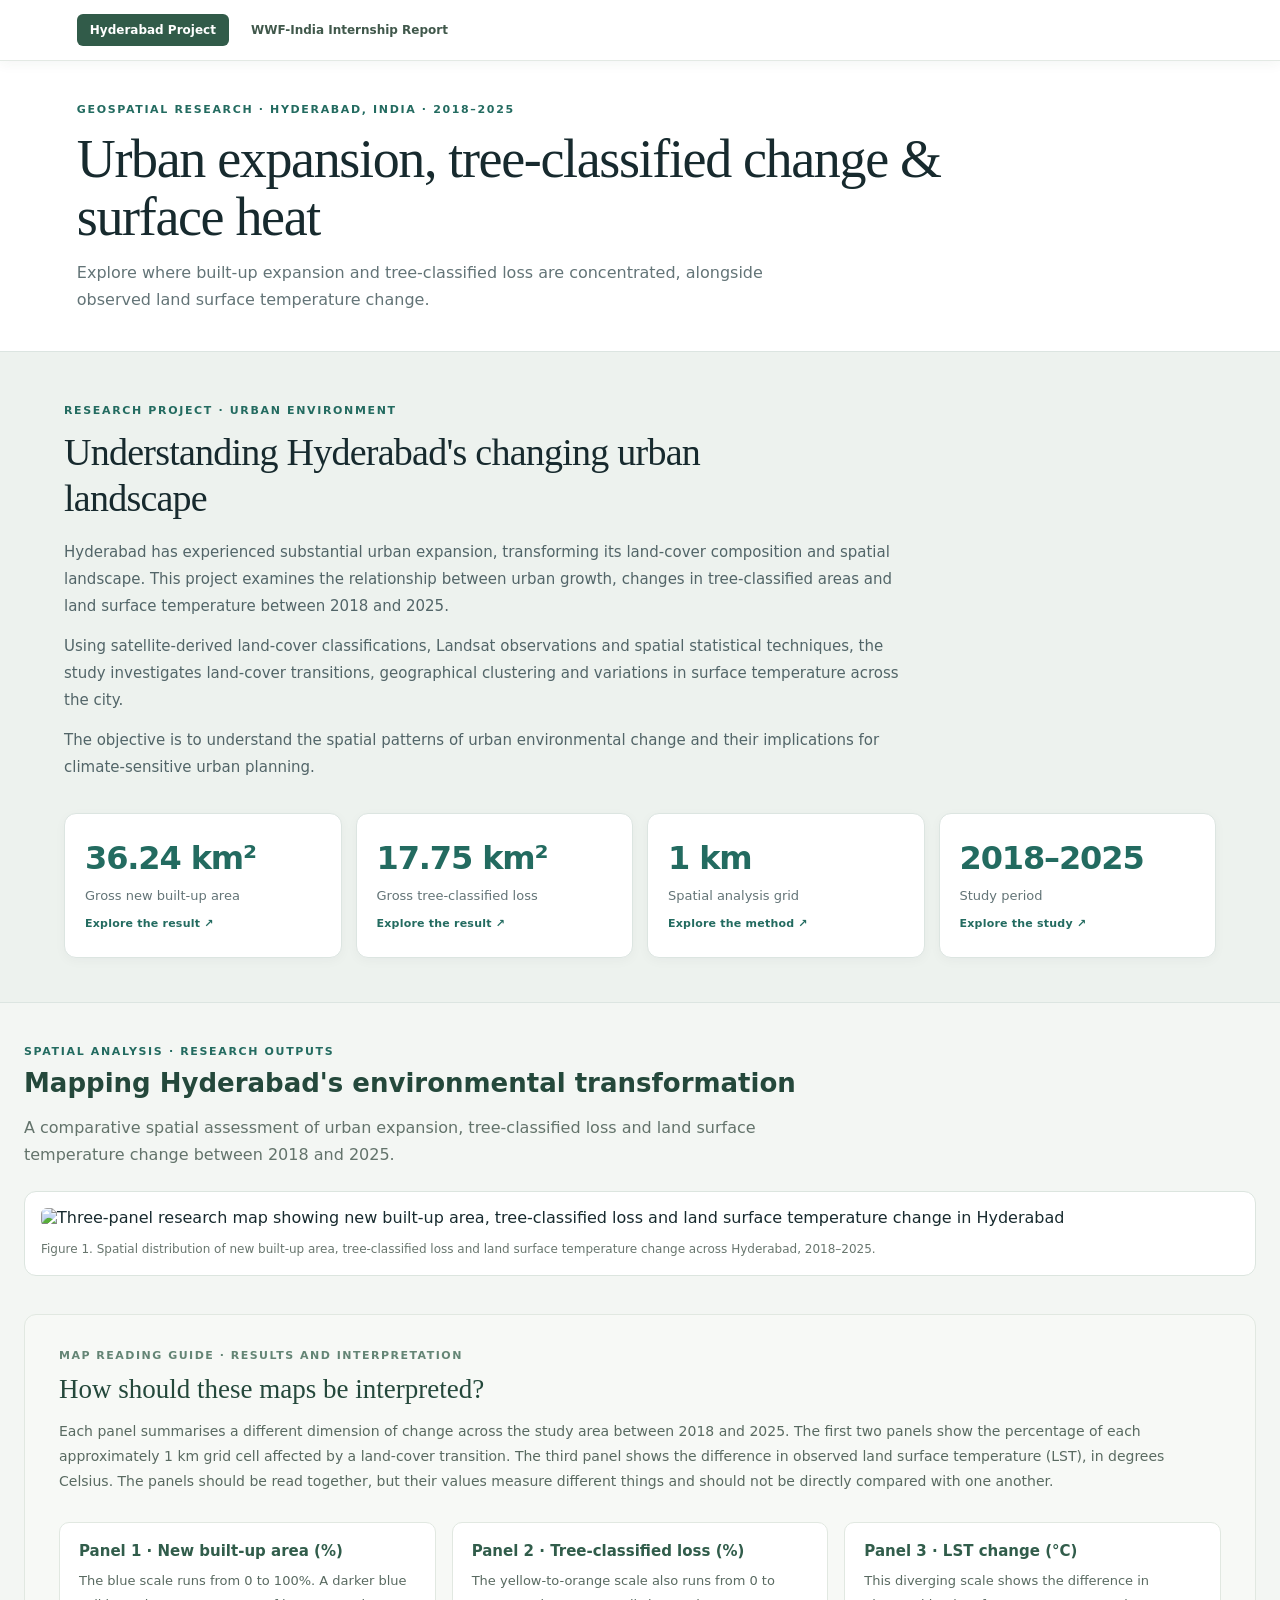
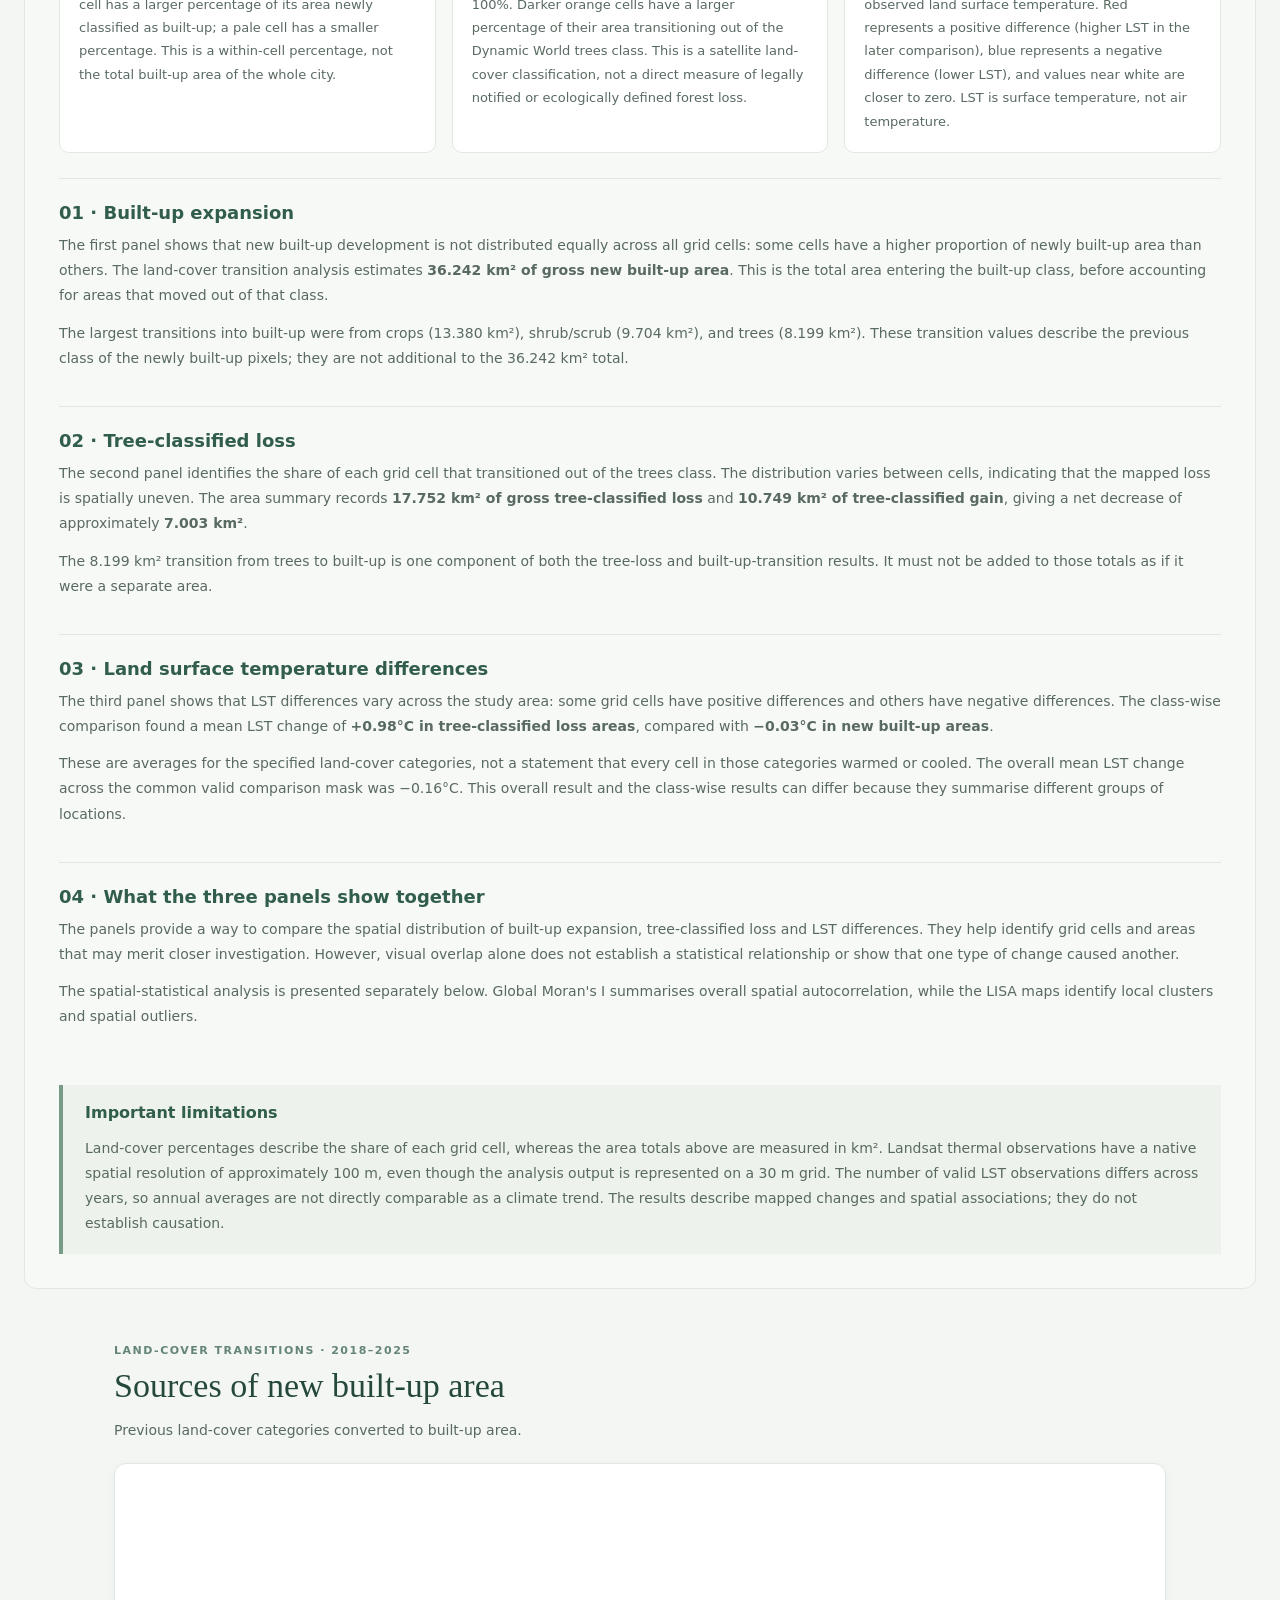
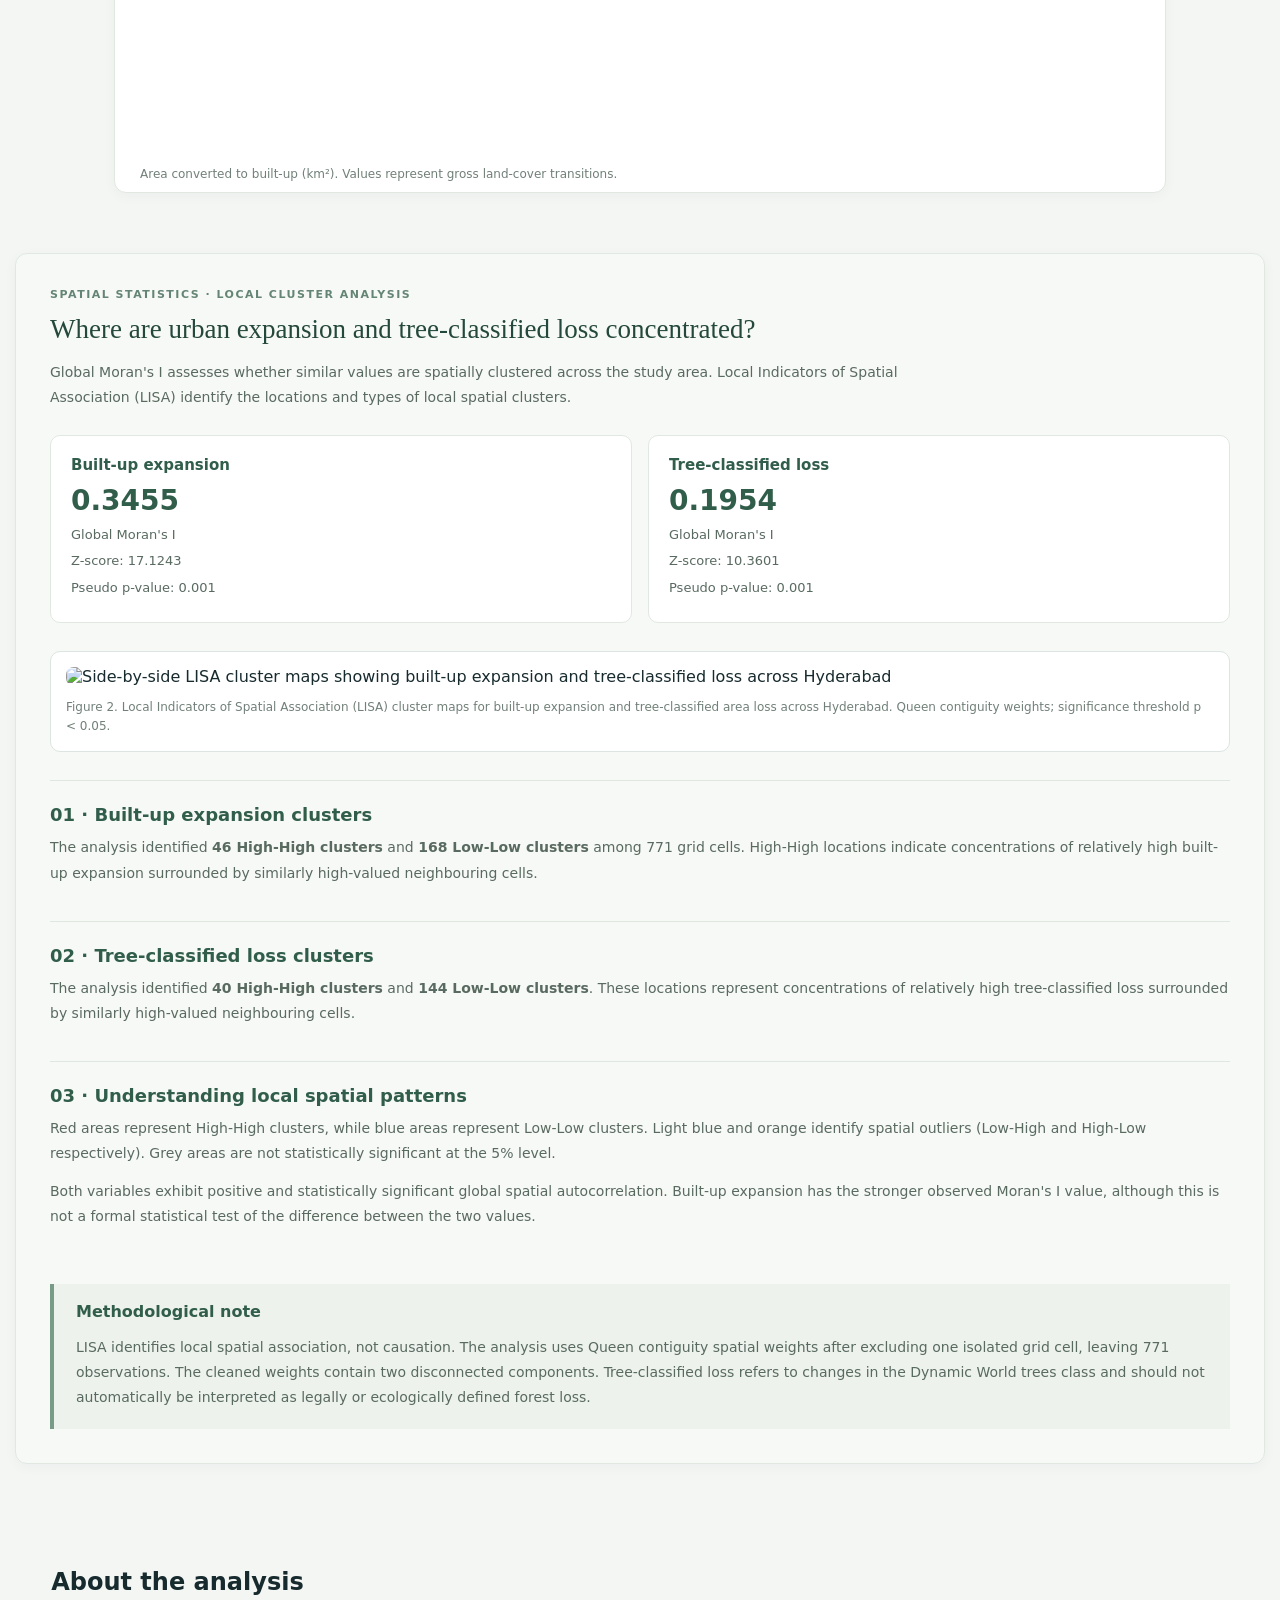
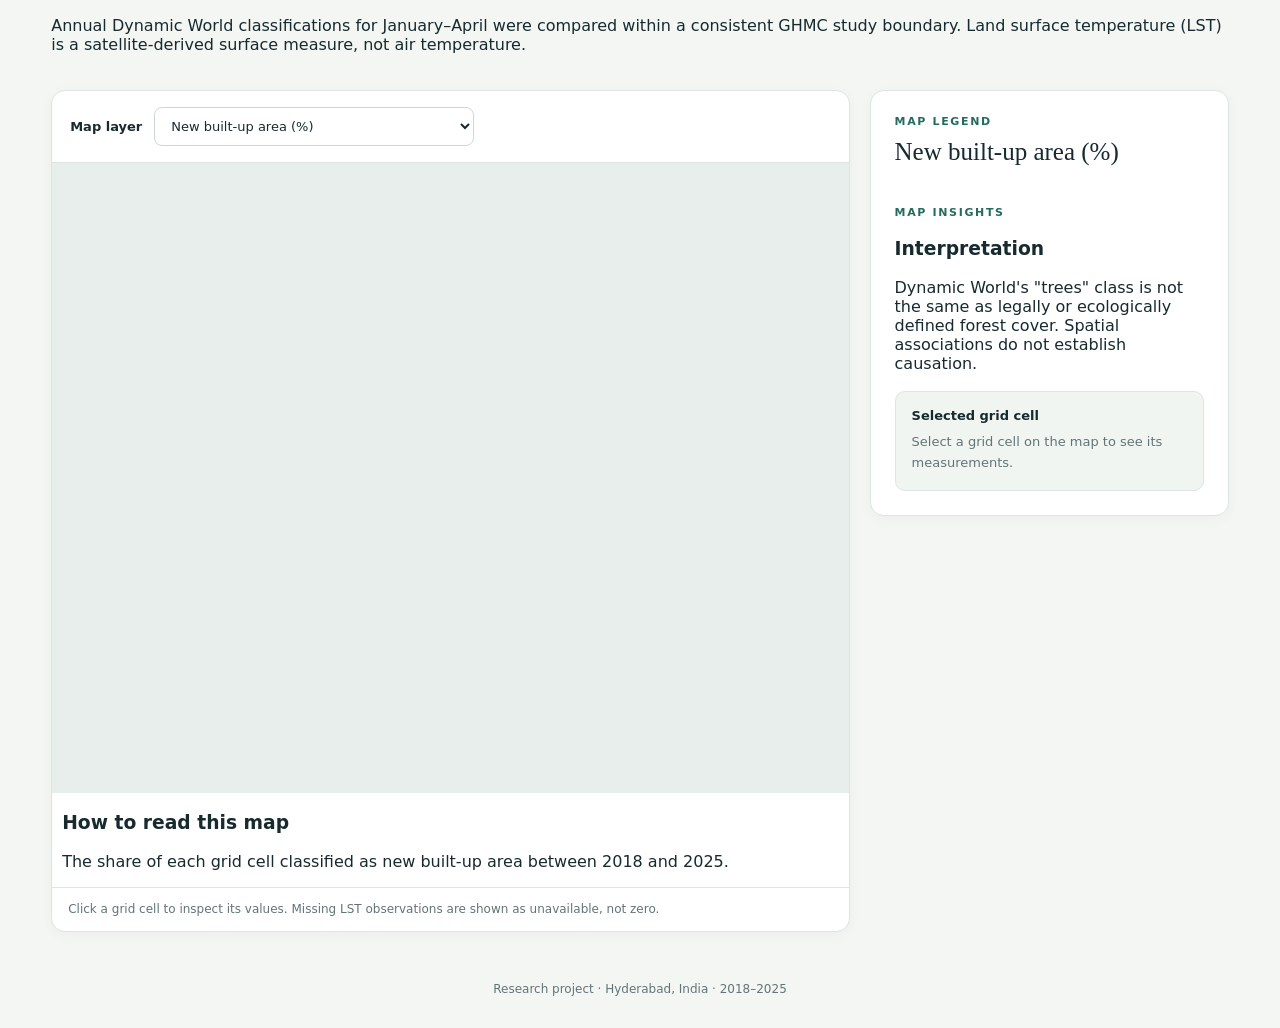
==== commit 3d8c7733: "Add padding to map guide overlay" ====
--- a/index.html
+++ b/index.html
@@ -950,7 +950,7 @@
 
         <div id="map"></div>
 
-        <div class="map-guide-overlay">
+        <div class="map-guide-overlay" style="padding-left:10px">
           <h3>How to read this map</h3>
           <p id="layer-description">
             The share of each grid cell classified as new built-up area
